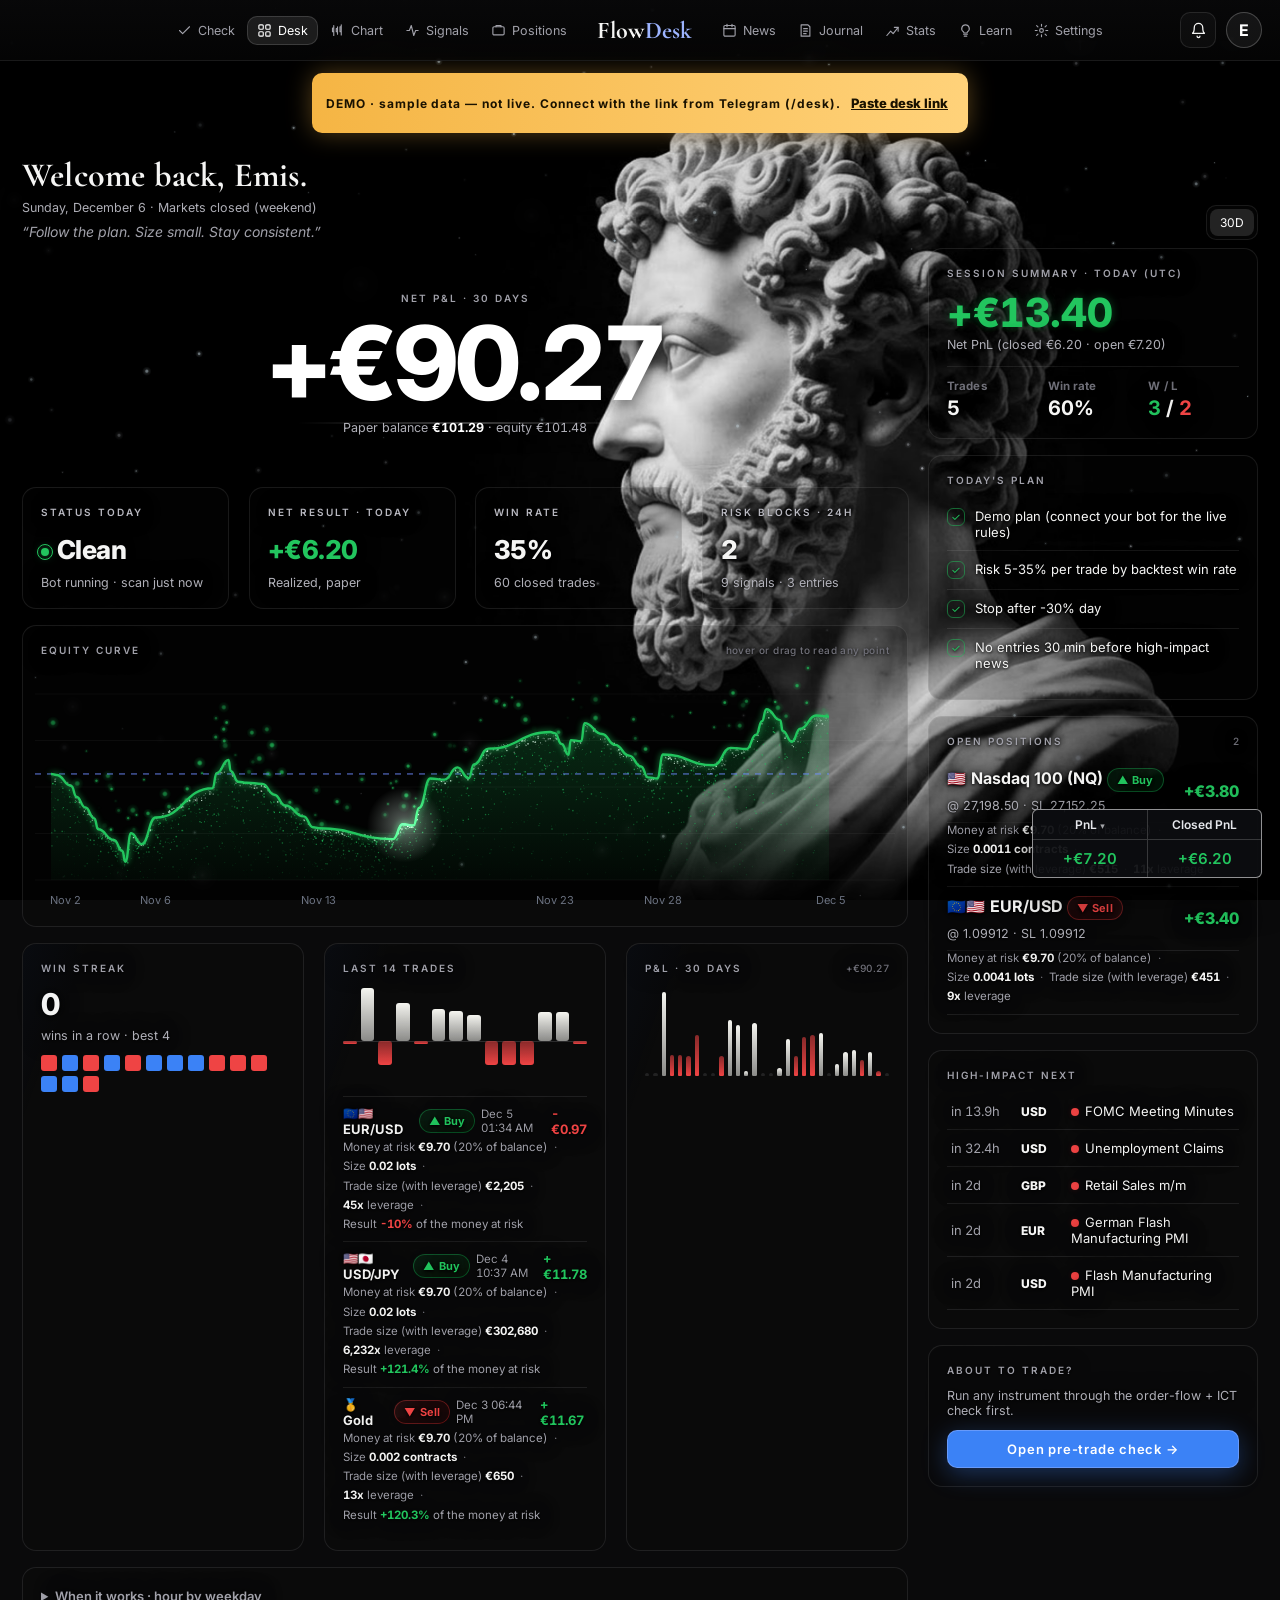
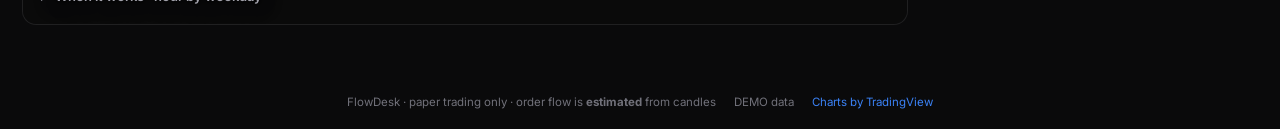
==== docs/index.html @ 922e8ee3 "Risk: tiers 35/15/12/10/5% (7% low sample), open-risk cap 60%, same-direction cap 45% + max 2 same-w" ====
<!doctype html>
<html lang="en">
<head>
<meta charset="utf-8">
<meta name="viewport" content="width=device-width, initial-scale=1, viewport-fit=cover">
<meta name="theme-color" content="#050607">
<meta name="apple-mobile-web-app-capable" content="yes">
<meta name="apple-mobile-web-app-status-bar-style" content="black-translucent">
<title>FlowDesk · Paper trading desk</title>
<link rel="icon" href="assets/logo.svg" type="image/svg+xml">
<link rel="apple-touch-icon" sizes="180x180" href="assets/icons/apple-touch-icon.png">
<link rel="icon" type="image/png" sizes="192x192" href="assets/icons/icon-192.png">
<link rel="manifest" href="manifest.webmanifest">
<meta name="fd-version" content="851f03e9eb4b">
<meta name="mobile-web-app-capable" content="yes">
<meta name="apple-mobile-web-app-title" content="FlowDesk">
<meta name="application-name" content="FlowDesk">
<meta name="format-detection" content="telephone=no">
<link rel="preconnect" href="https://fonts.googleapis.com"><link rel="preconnect" href="https://fonts.gstatic.com" crossorigin>
<link href="https://fonts.googleapis.com/css2?family=Inter:wght@400;500;600;700;800&family=Cormorant+Garamond:wght@500;600;700&family=Playfair+Display:ital,wght@0,600;0,700;1,600&family=JetBrains+Mono:wght@500;600&display=swap" rel="stylesheet">
<link rel="stylesheet" href="css/style.css?v=851f03e9eb4b">
</head>
<body>
<div id="splash">
  <div class="splash-inner">
    <img src="assets/logo.svg" alt="" class="splash-logo">
    <div class="splash-name"><span>Flow</span><em>Desk</em></div>
    <div class="splash-tag">Read the flow. Trade the plan.</div>
    <div class="splash-bar"><i></i></div>
  </div>
</div>

<div id="bg"><div class="bg-img" id="bgImg"></div><canvas id="bgArt"></canvas><div class="bg-shade"></div></div>
<canvas id="fx"></canvas>

<header class="top">
  <a class="brand" href="#" data-tab="dashboard"><img src="assets/logo.svg" alt=""><span class="brand-name"><span>Flow</span><em>Desk</em></span></a>
  <nav class="tabs" id="tabs" aria-label="Sections">
    <button data-tab="check"><svg viewBox="0 0 24 24"><path d="M4 12l5 5L20 6"/></svg><span class="tl">Check</span><span class="ts">Check</span></button>
    <button data-tab="dashboard"><svg viewBox="0 0 24 24"><rect x="3" y="3" width="7" height="7" rx="1.5"/><rect x="14" y="3" width="7" height="7" rx="1.5"/><rect x="3" y="14" width="7" height="7" rx="1.5"/><rect x="14" y="14" width="7" height="7" rx="1.5"/></svg><span class="tl">Dashboard</span><span class="ts">Desk</span></button>
    <button data-tab="chart"><svg viewBox="0 0 24 24"><path d="M6 4v16M6 8h-2v6h2M12 6v12M12 9h-2v5h2M18 3v16M18 6h-2v8h2"/></svg><span class="tl">Live chart</span><span class="ts">Chart</span></button>
    <button data-tab="signals"><svg viewBox="0 0 24 24"><path d="M3 12h4l3-8 4 16 3-8h4"/></svg><span class="tl">Signals</span><span class="ts">Signals</span></button>
    <button data-tab="positions"><svg viewBox="0 0 24 24"><rect x="3" y="6" width="18" height="13" rx="2"/><path d="M8 6V4h8v2"/></svg><span class="tl">Positions</span><span class="ts">Positions</span></button>
    <button data-tab="news"><svg viewBox="0 0 24 24"><rect x="3" y="4" width="18" height="17" rx="2"/><path d="M3 9h18M8 2v4M16 2v4"/></svg><span class="tl">News &amp; Calendar</span><span class="ts">News</span></button>
    <button data-tab="journal"><svg viewBox="0 0 24 24"><path d="M5 3h11l3 3v15H5z"/><path d="M9 9h6M9 13h6M9 17h4"/></svg><span class="tl">Journal</span><span class="ts">Journal</span></button>
    <button data-tab="performance"><svg viewBox="0 0 24 24"><path d="M3 20l6-7 4 4 8-10"/><path d="M15 7h6v6"/></svg><span class="tl">Performance</span><span class="ts">Stats</span></button>
    <button data-tab="learning"><svg viewBox="0 0 24 24"><path d="M9 18h6M10 21h4"/><path d="M12 3a6 6 0 0 0-3.5 10.9c.6.5 1 1.2 1 2V16h5v-.1c0-.8.4-1.5 1-2A6 6 0 0 0 12 3z"/></svg><span class="tl">Learning</span><span class="ts">Learn</span></button>
    <button data-tab="settings"><svg viewBox="0 0 24 24"><circle cx="12" cy="12" r="3"/><path d="M12 2v3M12 19v3M4.2 4.2l2.1 2.1M17.7 17.7l2.1 2.1M2 12h3M19 12h3M4.2 19.8l2.1-2.1M17.7 6.3l2.1-2.1"/></svg><span class="tl">Settings</span><span class="ts">Settings</span></button>
  </nav>
  <div class="top-right">
    <span class="paper-badge" title="Paper trading only - no real orders">PAPER</span>
    <button class="icon-btn" id="bellBtn" title="Upcoming events"><svg viewBox="0 0 24 24"><path d="M6 8a6 6 0 1112 0c0 7 3 8 3 8H3s3-1 3-8"/><path d="M10 20a2 2 0 004 0"/></svg><i class="dot" id="bellDot" hidden></i></button>
    <button class="avatar" id="avatarBtn" title="Settings">E</button>
  </div>
</header>

<div id="demoBanner" class="demo-banner" hidden>DEMO · sample data — not live. Connect with the link from Telegram (/desk). <button id="unlockOpen" class="link-btn">Paste desk link</button></div>

<div id="unlock" class="unlock" hidden role="dialog" aria-modal="true" aria-labelledby="ulTitle">
  <div class="unlock-card">
    <img src="assets/logo.svg" alt="" class="unlock-logo">
    <h2 id="ulTitle">Paste your desk link</h2>
    <p>Send <b>/desk</b> to @Tradingflowprinting_bot in Telegram, copy the whole reply and paste it here. You only do this <b>once</b>: it stays saved on this device, and the desk follows the server by itself when its address changes.</p>
    <p class="ul-ios">iPhone: the home-screen app keeps its own storage, separate from Safari - paste the link here inside the home-screen app once.</p>
    <textarea id="ulText" rows="4" placeholder="Desk: https://emiiss67.github.io/Flow-desk/#api=…&amp;key=…" autocapitalize="off" autocomplete="off" autocorrect="off" spellcheck="false"></textarea>
    <div id="ulErr" class="unlock-err" hidden></div>
    <div class="unlock-actions">
      <button id="ulPaste" class="btn">Paste from clipboard</button>
      <button id="ulGo" class="check-btn unlock-go">Unlock desk</button>
    </div>
    <button id="ulDemo" class="link-btn">Look around in demo mode</button>
  </div>
</div>
<div id="connBanner" class="conn-banner" hidden></div>

<main id="view" class="view"></main>

<div id="pnlw" class="pnlw" hidden aria-live="polite"><div class="pnlw-h"><span>PnL <i>▾</i></span><span>Closed PnL</span></div><div class="pnlw-v"><b id="pnlwOpen" class="num flat">€0.00</b><b id="pnlwClosed" class="num flat">€0.00</b></div></div>

<div id="toast" class="toast" hidden></div>

<footer class="foot">
  <span>FlowDesk · paper trading only · order flow is <b>estimated</b> from candles</span>
  <span id="footSrc"></span>
  <a href="https://www.tradingview.com/" target="_blank" rel="noopener">Charts by TradingView</a>
</footer>

<script src="js/lightweight-charts.js?v=851f03e9eb4b"></script>
<script src="js/util.js?v=851f03e9eb4b"></script>
<script src="js/demo.js?v=851f03e9eb4b"></script>
<script src="js/api.js?v=851f03e9eb4b"></script>
<script src="js/fx.js?v=851f03e9eb4b"></script>
<script src="js/anim.js?v=851f03e9eb4b"></script>
<script src="js/charts.js?v=851f03e9eb4b"></script>
<script src="js/views.js?v=851f03e9eb4b"></script>
<script src="js/app.js?v=851f03e9eb4b"></script>
<script src="js/update.js?v=851f03e9eb4b"></script>
</body>
</html>
---- docs/css/style.css ----
:root{
  --bg:#050607; --g-rgb:0,255,102; --r-rgb:239,68,68; --c-rgb:0,212,255; --panel-rgb:16,17,22; --panel-a:.42; --gk:1;
  --panel:rgba(var(--panel-rgb),var(--panel-a)); --panel-2:rgba(var(--panel-rgb),calc(var(--panel-a) + .2)); --panel-solid:#111216;
  --line:rgba(255,255,255,.06); --line-2:rgba(255,255,255,.1); --track:rgba(255,255,255,.08); --hi:#fff;
  --text:#F4F5F7; --muted:#9CA3AF; --dim:#6B7280;
  --green:rgb(var(--g-rgb)); --green-2:#22C55E; --red:rgb(var(--r-rgb)); --cyan:rgb(var(--c-rgb)); --blue:#6E8BFF; --amber:#F5B544;
  --glow-g:0 0 calc(18px * var(--gk)) rgba(var(--g-rgb),calc(.45 * min(1.6, var(--gk)))); --glow-r:0 0 calc(18px * var(--gk)) rgba(var(--r-rgb),calc(.45 * min(1.6, var(--gk)))); --glow-c:0 0 calc(16px * var(--gk)) rgba(var(--c-rgb),calc(.5 * min(1.6, var(--gk))));
  --radius:16px; --blur:14px;
  --serif:"Playfair Display", Georgia, serif; --sans:Inter, system-ui, -apple-system, "Segoe UI", sans-serif;
  --mono:"JetBrains Mono", ui-monospace, monospace;
  --safe-top:env(safe-area-inset-top,0px); --safe-bot:env(safe-area-inset-bottom,0px);
}
*{box-sizing:border-box}
html,body{margin:0;background:var(--bg);color:var(--text);font-family:var(--sans);-webkit-font-smoothing:antialiased;min-height:100%}
body{overflow-x:hidden}
button{font:inherit;color:inherit;cursor:pointer;border:0;background:none}
input,select{font:inherit;color:var(--text)}
a{color:var(--cyan);text-decoration:none}
svg{display:block}
.num{font-variant-numeric:tabular-nums}
.mono{font-family:var(--mono)}
.g{color:var(--green)} .r{color:var(--red)} .c{color:var(--cyan)} .m{color:var(--muted)} .a{color:var(--amber)}
.glow-g{color:var(--green);text-shadow:var(--glow-g)} .glow-r{color:var(--red);text-shadow:var(--glow-r)}

/* ---------- background ---------- */
#bg{position:fixed;inset:0;z-index:0;overflow:hidden;background:#030405}
.bg-img{position:absolute;inset:-4%;background-size:cover;background-position:60% 40%;opacity:0;transition:opacity 1.4s ease, translate .9s cubic-bezier(.2,.7,.2,1);
  translate:var(--px,0) var(--py,0);will-change:transform,opacity}
.bg-img.tinted{filter:var(--bg-filter,none)}
.bg-img.on{opacity:1;animation:kenburns 46s ease-in-out infinite alternate}
@keyframes kenburns{0%{transform:scale(1.02) translate3d(0,0,0)}50%{transform:scale(1.07) translate3d(-1.2%,-.6%,0)}100%{transform:scale(1.11) translate3d(.8%,-1.4%,0)}}
#bgArt{position:absolute;inset:0;width:100%;height:100%;opacity:0;transition:opacity 1.2s}
#bgArt.on{opacity:1}
.bg-shade{position:absolute;inset:0;background:
  radial-gradient(1400px 900px at 60% 35%, rgba(0,0,0,0), rgba(0,0,0,.5) 75%),
  linear-gradient(180deg, rgba(3,4,5,.25) 0%, rgba(3,4,5,.05) 30%, rgba(3,4,5,.55) 100%)}
#fx{position:fixed;inset:0;z-index:1;pointer-events:none}

/* ---------- splash ---------- */
#splash{position:fixed;inset:0;z-index:100;background:radial-gradient(800px 500px at 50% 45%,#0b1510,#030405 70%);display:grid;place-items:center;transition:opacity .7s ease, visibility .7s}
#splash.hide{opacity:0;visibility:hidden}
.splash-inner{text-align:center;animation:rise 1s ease both}
.splash-logo{width:84px;height:84px;filter:drop-shadow(0 0 calc(22px * var(--gk)) rgba(var(--g-rgb),calc(.45 * min(1.6, var(--gk)))));animation:pulse 2.2s ease-in-out infinite}
.splash-name{font-family:var(--serif);font-size:44px;margin-top:14px;letter-spacing:.5px}
.splash-name em,.brand-name em{font-style:italic;background:linear-gradient(90deg,var(--cyan),var(--green));-webkit-background-clip:text;background-clip:text;color:transparent}
.splash-tag{color:var(--muted);letter-spacing:.32em;text-transform:uppercase;font-size:11px;margin-top:10px}
.splash-bar{width:180px;height:2px;background:rgba(255,255,255,.08);margin:26px auto 0;border-radius:2px;overflow:hidden}
.splash-bar i{display:block;height:100%;width:40%;background:linear-gradient(90deg,transparent,var(--green),transparent);animation:load 1.1s ease-in-out infinite}
@keyframes load{0%{transform:translateX(-100%)}100%{transform:translateX(260%)}}
@keyframes pulse{50%{filter:drop-shadow(0 0 calc(34px * var(--gk)) rgba(var(--g-rgb),calc(.7 * min(1.6, var(--gk)))))}}
@keyframes rise{from{opacity:0;transform:translateY(12px)}to{opacity:1;transform:none}}

/* ---------- top bar ---------- */
.top{position:sticky;top:0;z-index:20;display:grid;grid-template-columns:auto 1fr auto;align-items:center;gap:18px;
  padding:calc(12px + var(--safe-top)) 22px 12px;background:linear-gradient(180deg,rgba(5,6,7,.72),rgba(5,6,7,.35));
  backdrop-filter:blur(12px);-webkit-backdrop-filter:blur(12px);border-bottom:1px solid var(--line)}
.brand{display:flex;align-items:center;gap:10px;color:var(--text)}
.brand img{width:30px;height:30px;filter:drop-shadow(0 0 calc(10px * var(--gk)) rgba(var(--g-rgb),calc(.35 * min(1.6, var(--gk)))))}
.brand-name{font-family:var(--serif);font-size:22px;font-weight:700;letter-spacing:.2px}
.tabs{display:flex;justify-content:center;gap:4px;overflow-x:auto;scrollbar-width:none;-webkit-overflow-scrolling:touch;
  padding:4px;margin:0 auto;max-width:100%;background:rgba(255,255,255,.025);border:1px solid var(--line);border-radius:14px}
.tabs::-webkit-scrollbar{display:none}
.tabs button{display:flex;align-items:center;gap:7px;padding:8px 12px;border-radius:10px;font-size:13px;color:var(--muted);white-space:nowrap;transition:all .2s}
.tabs button svg{width:15px;height:15px;stroke:currentColor;fill:none;stroke-width:1.8;stroke-linecap:round;stroke-linejoin:round}
.tabs button:hover{color:var(--text);background:rgba(255,255,255,.04)}
.tabs button.on{color:var(--text);background:rgba(255,255,255,.08);box-shadow:inset 0 0 0 1px var(--line-2)}
.top-right{display:flex;align-items:center;gap:10px}
.paper-badge{font-size:10.5px;font-weight:800;letter-spacing:.18em;padding:5px 9px;border-radius:8px;color:var(--amber);
  border:1px solid rgba(245,181,68,.45);background:rgba(245,181,68,.08);box-shadow:0 0 14px rgba(245,181,68,.15)}
.icon-btn{position:relative;width:36px;height:36px;border-radius:10px;display:grid;place-items:center;border:1px solid var(--line);background:rgba(255,255,255,.03)}
.icon-btn svg{width:17px;height:17px;stroke:var(--text);fill:none;stroke-width:1.8;stroke-linecap:round}
.icon-btn .dot{position:absolute;top:7px;right:8px;width:7px;height:7px;border-radius:50%;background:var(--red);box-shadow:var(--glow-r)}
.avatar{width:36px;height:36px;border-radius:50%;font-weight:700;background:linear-gradient(135deg,#1d2a22,#0f1714);border:1px solid rgba(var(--g-rgb),.35);color:var(--green)}

.demo-banner{position:relative;z-index:15;margin:12px auto 0;width:fit-content;max-width:calc(100% - 24px);text-align:center;
  font-size:12px;font-weight:700;letter-spacing:.08em;color:#1a1200;background:linear-gradient(90deg,#F5B544,#FFD27A);padding:8px 14px;border-radius:10px;box-shadow:0 0 24px rgba(245,181,68,.35)}
.conn-banner{position:relative;z-index:15;margin:12px auto 0;width:fit-content;max-width:calc(100% - 24px);font-size:12.5px;color:#fff;background:rgba(var(--r-rgb),.18);border:1px solid rgba(var(--r-rgb),.4);padding:8px 14px;border-radius:10px}

/* ---------- layout ---------- */
.view{position:relative;z-index:5;max-width:1480px;margin:0 auto;padding:22px 22px 70px;min-height:calc(100vh - 140px)}
.view.enter{animation:viewIn .55s cubic-bezier(.2,.7,.2,1) both}
@keyframes viewIn{from{opacity:0;transform:translateY(14px) scale(.992);filter:blur(6px)}to{opacity:1;transform:none;filter:none}}
.page-title{font-family:var(--serif);font-size:34px;font-weight:700;margin:4px 0 4px}
.page-sub{color:var(--muted);font-size:13px;margin-bottom:20px}
.grid{display:grid;gap:16px}
.cols-main{grid-template-columns:minmax(0,1fr) 330px}
.cols-2{grid-template-columns:repeat(2,minmax(0,1fr))}
.cols-3{grid-template-columns:repeat(3,minmax(0,1fr))}
.cols-4{grid-template-columns:repeat(4,minmax(0,1fr))}
.check-layout{grid-template-columns:360px minmax(0,1fr)}

.panel{position:relative;background:var(--panel);border:1px solid var(--line);border-radius:var(--radius);padding:18px;
  backdrop-filter:blur(var(--blur)) saturate(120%);-webkit-backdrop-filter:blur(var(--blur)) saturate(120%);
  box-shadow:0 10px 40px rgba(0,0,0,.35), inset 0 1px 0 rgba(255,255,255,.03)}
.panel.glass-lite{background:rgba(var(--panel-rgb),calc(var(--panel-a) * .8))}
.panel.tight{padding:14px}
.panel h3,.label{margin:0 0 12px;font-size:10.5px;font-weight:700;letter-spacing:.16em;text-transform:uppercase;color:var(--muted)}
.panel h3 .right{float:right;letter-spacing:.06em;text-transform:none;font-weight:500;color:var(--dim)}
.big{font-size:30px;font-weight:800;letter-spacing:-.02em}
.huge{font-size:clamp(54px,8vw,104px);font-weight:800;letter-spacing:-.04em;line-height:1}
.sub{color:var(--muted);font-size:12.5px;margin-top:6px}
.hero{text-align:center;padding:26px 10px 8px}
.hero .label{margin-bottom:8px}
.hero .huge{position:relative;display:inline-block}
.hero .huge::after{content:"";position:absolute;left:8%;right:8%;bottom:-10px;height:2px;background:linear-gradient(90deg,transparent,currentColor,transparent);opacity:.5}
.greet{display:flex;justify-content:space-between;align-items:flex-end;gap:12px;flex-wrap:wrap}
.greet h1{font-family:var(--serif);font-size:30px;margin:0}
.greet .sub{margin-top:4px}

.stat{display:flex;flex-direction:column;gap:4px;min-height:96px}
.stat .v{font-size:26px;font-weight:800;letter-spacing:-.02em}
.dot-live{display:inline-block;width:8px;height:8px;border-radius:50%;background:var(--green);box-shadow:var(--glow-g);margin-right:8px;vertical-align:middle;animation:blink 2s infinite}
.dot-live.off{background:var(--red);box-shadow:var(--glow-r)} .dot-live.pause{background:var(--amber);box-shadow:0 0 14px rgba(245,181,68,.5)}
@keyframes blink{50%{opacity:.45}}

.streak{display:flex;gap:6px;align-items:flex-end;margin:12px 0 6px;flex-wrap:wrap}
.streak i{width:14px;height:6px;border-radius:4px;background:rgba(255,255,255,.08)}
.streak i.w{background:var(--green);box-shadow:var(--glow-g)} .streak i.l{background:var(--red);box-shadow:var(--glow-r)}
.bars{display:flex;align-items:flex-end;gap:4px;height:90px;padding-top:6px}
.bars .b{flex:1;border-radius:4px 4px 2px 2px;min-height:2px;position:relative;transition:height .6s cubic-bezier(.2,.7,.2,1)}
.bars .b.p{background:linear-gradient(180deg,var(--green),rgba(var(--g-rgb),.15));box-shadow:0 0 calc(10px * var(--gk)) rgba(var(--g-rgb),calc(.25 * min(1.6, var(--gk))))}
.bars .b.n{background:linear-gradient(0deg,var(--red),rgba(var(--r-rgb),.15));box-shadow:0 0 calc(10px * var(--gk)) rgba(var(--r-rgb),calc(.25 * min(1.6, var(--gk))))}
.bars .b.z{background:rgba(255,255,255,.06)}
.bars-mid{position:relative;height:110px}
.bars-mid .axis{position:absolute;left:0;right:0;top:50%;height:1px;background:var(--line-2)}
.bars-mid .cols{position:absolute;inset:0;display:flex;gap:4px}
.bars-mid .col{flex:1;position:relative;height:100%}
.bars-mid .col i{position:absolute;left:0;right:0;border-radius:3px}
.bars-mid .col i.p{bottom:50%;background:linear-gradient(180deg,var(--green),rgba(var(--g-rgb),.2));box-shadow:0 0 calc(10px * var(--gk)) rgba(var(--g-rgb),calc(.35 * min(1.6, var(--gk))))}
.bars-mid .col i.n{top:50%;background:linear-gradient(0deg,var(--red),rgba(var(--r-rgb),.2));box-shadow:0 0 calc(10px * var(--gk)) rgba(var(--r-rgb),calc(.35 * min(1.6, var(--gk))))}

.heat{display:grid;grid-template-columns:44px repeat(24,minmax(0,1fr));gap:3px;font-size:10px;color:var(--dim)}
.heat .h{text-align:center} .heat .d{align-self:center;color:var(--muted);font-weight:600}
.heat .cell{aspect-ratio:1.5/1;border-radius:4px;background:rgba(255,255,255,.04)}
.heat .cell.p{background:rgba(var(--g-rgb),.55);box-shadow:0 0 calc(8px * var(--gk)) rgba(var(--g-rgb),calc(.35 * min(1.6, var(--gk))))} .heat .cell.p2{background:rgba(var(--g-rgb),.25)}
.heat .cell.n{background:rgba(var(--r-rgb),.6);box-shadow:0 0 calc(8px * var(--gk)) rgba(var(--r-rgb),calc(.35 * min(1.6, var(--gk))))} .heat .cell.n2{background:rgba(var(--r-rgb),.28)}

.plan li{list-style:none;display:flex;gap:10px;align-items:flex-start;padding:10px 0;border-bottom:1px solid var(--line);font-size:13px}
.plan{margin:0;padding:0} .plan li:last-child{border:0}
.plan .ck{flex:none;width:18px;height:18px;border-radius:6px;border:1px solid rgba(var(--g-rgb),.5);display:grid;place-items:center;color:var(--green);font-size:11px;box-shadow:0 0 calc(10px * var(--gk)) rgba(var(--g-rgb),calc(.2 * min(1.6, var(--gk))))}

.pill{display:inline-flex;align-items:center;gap:5px;font-size:11px;font-weight:700;letter-spacing:.06em;padding:4px 9px;border-radius:999px;white-space:nowrap}
.pill.long{color:var(--green);background:rgba(var(--g-rgb),.1);border:1px solid rgba(var(--g-rgb),.35);box-shadow:0 0 calc(12px * var(--gk)) rgba(var(--g-rgb),calc(.15 * min(1.6, var(--gk))))}
.pill.short{color:var(--red);background:rgba(var(--r-rgb),.1);border:1px solid rgba(var(--r-rgb),.35);box-shadow:0 0 calc(12px * var(--gk)) rgba(var(--r-rgb),calc(.15 * min(1.6, var(--gk))))}
.pill.none{color:var(--muted);background:rgba(255,255,255,.05);border:1px solid var(--line-2)}
.tag{display:inline-block;font-size:11px;color:#C9CDD4;background:rgba(255,255,255,.06);border:1px solid var(--line);padding:3px 8px;border-radius:999px;margin:2px 4px 2px 0}
.badge-ok{display:inline-block;font-size:10.5px;font-weight:800;letter-spacing:.12em;padding:4px 8px;border-radius:6px;color:var(--green);border:1px solid rgba(var(--g-rgb),.5);background:rgba(var(--g-rgb),.08)}
.badge-bad{display:inline-block;font-size:10.5px;font-weight:800;letter-spacing:.12em;padding:4px 8px;border-radius:6px;color:var(--red);border:1px solid rgba(var(--r-rgb),.5);background:rgba(var(--r-rgb),.08)}
.est{display:inline-block;font-size:10px;font-weight:700;letter-spacing:.12em;text-transform:uppercase;padding:3px 7px;border-radius:6px;color:var(--cyan);border:1px dashed rgba(var(--c-rgb),.5)}

/* ---------- tables / rows ---------- */
.rows{display:flex;flex-direction:column}
.row{display:grid;grid-template-columns:120px 90px 1fr 110px 110px;gap:12px;align-items:center;padding:12px 6px;border-bottom:1px solid var(--line);font-size:13px}
.row:last-child{border-bottom:0}
.row .sym{font-weight:700}
.row.head{font-size:10.5px;color:var(--dim);text-transform:uppercase;letter-spacing:.14em;font-weight:700;padding-top:0}
.row .tags{overflow:hidden;white-space:nowrap;text-overflow:ellipsis}
.row .r-right{text-align:right}
.filters{display:flex;gap:8px;flex-wrap:wrap;margin-bottom:12px}
.chip{padding:7px 12px;border-radius:999px;font-size:12px;color:var(--muted);border:1px solid var(--line-2);background:rgba(255,255,255,.03);transition:.2s}
.chip.on,.chip:hover{color:var(--text);border-color:rgba(var(--c-rgb),.45);background:rgba(var(--c-rgb),.08)}
.seg{display:inline-flex;padding:3px;border-radius:10px;background:rgba(255,255,255,.04);border:1px solid var(--line)}
.seg button{padding:6px 10px;border-radius:8px;font-size:12px;color:var(--muted)} .seg button.on{background:rgba(255,255,255,.1);color:var(--text)}

/* ---------- check tab ---------- */
.search{display:flex;align-items:center;gap:8px;padding:0 12px;height:44px;border-radius:12px;background:rgba(0,0,0,.35);border:1px solid var(--line-2)}
.search svg{width:16px;height:16px;stroke:var(--muted);fill:none;stroke-width:2}
.search input{flex:1;background:none;border:0;outline:none;font-size:14px;min-width:0}
.inst-list{max-height:330px;overflow:auto;margin:10px -6px 0;padding:0 6px;scrollbar-width:thin}
.inst{display:flex;justify-content:space-between;align-items:center;padding:10px 10px;border-radius:10px;cursor:pointer;font-size:13px;transition:.15s}
.inst:hover{background:rgba(255,255,255,.05)} .inst.on{background:rgba(var(--g-rgb),.08);box-shadow:inset 0 0 0 calc(1px * var(--gk)) rgba(var(--g-rgb),calc(.3 * min(1.6, var(--gk))))}
.inst b{font-weight:700} .inst span{color:var(--muted);font-size:12px;text-align:right}
.check-btn{width:100%;height:56px;margin-top:14px;border-radius:14px;font-size:16px;font-weight:800;letter-spacing:.14em;text-transform:uppercase;color:#02140a;
  background:linear-gradient(135deg,var(--green),var(--cyan));box-shadow:0 0 calc(30px * var(--gk)) rgba(var(--g-rgb),calc(.35 * min(1.6, var(--gk)))), inset 0 1px 0 rgba(255,255,255,.4);transition:transform .15s, box-shadow .3s}
.check-btn:hover{box-shadow:0 0 calc(46px * var(--gk)) rgba(var(--g-rgb),calc(.55 * min(1.6, var(--gk))))} .check-btn:active{transform:scale(.985)}
.check-btn[disabled]{opacity:.6;cursor:wait}
.check-btn .spin{display:inline-block;width:16px;height:16px;border:2px solid rgba(2,20,10,.3);border-top-color:#02140a;border-radius:50%;animation:spin .8s linear infinite;vertical-align:-3px;margin-right:8px}
@keyframes spin{to{transform:rotate(360deg)}}
.selected-inst{display:flex;justify-content:space-between;align-items:center;margin-top:14px;padding:12px;border-radius:12px;background:rgba(255,255,255,.03);border:1px solid var(--line)}
.selected-inst .n{font-weight:800;font-size:17px}
.verdict{display:flex;align-items:center;gap:22px;flex-wrap:wrap}
.verdict .call{font-size:58px;font-weight:900;letter-spacing:-.02em;line-height:1}
.verdict .call.long{color:var(--green);text-shadow:0 0 calc(28px * var(--gk)) rgba(var(--g-rgb),calc(.55 * min(1.6, var(--gk))))}
.verdict .call.short{color:var(--red);text-shadow:0 0 calc(28px * var(--gk)) rgba(var(--r-rgb),calc(.55 * min(1.6, var(--gk))))}
.verdict .call.none{color:#D1D5DB;font-size:44px}
.gauge{position:relative;width:132px;height:76px;margin-bottom:16px}
.gauge svg{width:132px;height:76px}
.gauge .gv{position:absolute;left:0;right:0;bottom:0;text-align:center;font-size:22px;font-weight:800}
.gauge .gl{position:absolute;left:0;right:0;bottom:-16px;text-align:center;font-size:10px;color:var(--muted);letter-spacing:.14em;text-transform:uppercase}
.levels{display:grid;grid-template-columns:repeat(5,minmax(0,1fr));gap:10px;margin-top:18px}
.lv{padding:12px;border-radius:12px;background:rgba(0,0,0,.28);border:1px solid var(--line)}
.lv .k{font-size:10px;letter-spacing:.16em;text-transform:uppercase;color:var(--muted);font-weight:700}
.lv .v{font-size:18px;font-weight:800;margin-top:6px;font-family:var(--mono)}
.lv.sl{border-color:rgba(var(--r-rgb),.35)} .lv.sl .v{color:var(--red)}
.lv.tp{border-color:rgba(var(--g-rgb),.3)} .lv.tp .v{color:var(--green)}
.lv.en .v{color:var(--cyan)}
.reasons{margin:0;padding:0}
.reasons li{list-style:none;display:flex;gap:10px;align-items:flex-start;padding:9px 0;border-bottom:1px solid var(--line);font-size:13.5px;line-height:1.45}
.reasons li:last-child{border:0}
.reasons .pt{flex:none;font-family:var(--mono);font-size:11px;color:var(--green);background:rgba(var(--g-rgb),.08);border-radius:6px;padding:2px 6px;margin-top:1px}
.reasons.against .pt{color:var(--red);background:rgba(var(--r-rgb),.08)}
.warn{display:flex;gap:10px;align-items:center;padding:10px 12px;margin-top:8px;border-radius:12px;background:rgba(245,181,68,.08);border:1px solid rgba(245,181,68,.3);font-size:13px}
.warn.block{background:rgba(var(--r-rgb),.1);border-color:rgba(var(--r-rgb),.4)}
.empty{display:grid;place-items:center;text-align:center;min-height:260px;color:var(--muted)}
.empty .big-ic{font-size:44px;margin-bottom:10px;filter:drop-shadow(0 0 calc(16px * var(--gk)) rgba(var(--c-rgb),calc(.4 * min(1.6, var(--gk)))))}
.chart-box{position:relative;height:420px;border-radius:12px;overflow:hidden}
.chart-box.tall{height:560px}
.chart-box canvas.ov{position:absolute;inset:0;pointer-events:none;z-index:3}
.legend{display:flex;gap:14px;flex-wrap:wrap;font-size:11.5px;color:var(--muted);margin-top:10px}
.legend i{display:inline-block;width:12px;height:8px;border-radius:2px;margin-right:6px;vertical-align:0}
.toggles{display:flex;gap:6px;flex-wrap:wrap}

/* ---------- performance ---------- */
.perf-hero{position:relative;height:430px;padding:0;overflow:hidden}
.perf-hero canvas{position:absolute;inset:0;width:100%;height:100%}
.perf-hero .ph-top{position:absolute;left:18px;top:16px;right:18px;display:flex;justify-content:space-between;align-items:flex-start;z-index:2;gap:10px;flex-wrap:wrap}
.gap-line{font-size:12.5px;color:var(--muted)}
.gap-line b{color:var(--green)}

/* ---------- news ---------- */
.news-item{display:block;padding:12px 4px;border-bottom:1px solid var(--line);color:var(--text)}
.news-item:hover .t{color:#fff;text-shadow:0 0 calc(12px * var(--gk)) rgba(var(--c-rgb),calc(.35 * min(1.6, var(--gk))))}
.news-item .t{font-size:13.5px;line-height:1.45;font-weight:500}
.news-item .meta{font-size:11.5px;color:var(--dim);margin-top:5px;display:flex;gap:8px;flex-wrap:wrap;align-items:center}
.ev{display:grid;grid-template-columns:86px 46px 1fr 70px;gap:10px;align-items:center;padding:10px 4px;border-bottom:1px solid var(--line);font-size:13px}
.ev .imp{width:9px;height:9px;border-radius:50%;display:inline-block;margin-right:6px}
.imp.High{background:var(--red);box-shadow:var(--glow-r)} .imp.Medium{background:var(--amber)} .imp.Low{background:#4B5563}
.ev.past{opacity:.45}
.ev .ccy{font-weight:800;font-size:12px}
.day-h{font-size:11px;letter-spacing:.16em;text-transform:uppercase;color:var(--muted);margin:16px 0 4px;font-weight:700}

/* ---------- positions ---------- */
.pos{display:grid;grid-template-columns:1.2fr repeat(5,minmax(0,1fr));gap:10px;align-items:center;padding:14px 6px;border-bottom:1px solid var(--line);font-size:13px}
.pos .k{font-size:10px;color:var(--dim);text-transform:uppercase;letter-spacing:.14em;display:block;margin-bottom:3px}

/* ---------- settings ---------- */
.bg-opts{display:grid;grid-template-columns:repeat(auto-fill,minmax(150px,1fr));gap:12px}
.bg-opt{height:92px;border-radius:12px;border:1px solid var(--line-2);background-size:cover;background-position:70% 30%;position:relative;overflow:hidden;cursor:pointer}
.bg-opt span{position:absolute;left:8px;bottom:6px;font-size:11.5px;font-weight:600;text-shadow:0 1px 4px #000}
.bg-opt.on{box-shadow:0 0 0 2px var(--green), 0 0 calc(20px * var(--gk)) rgba(var(--g-rgb),calc(.35 * min(1.6, var(--gk))))}
.bg-opt canvas{width:100%;height:100%}
.set-row{display:flex;justify-content:space-between;align-items:center;gap:12px;padding:12px 0;border-bottom:1px solid var(--line);font-size:13.5px}
.switch{width:44px;height:26px;border-radius:999px;background:rgba(255,255,255,.12);position:relative;transition:.2s;flex:none}
.switch::after{content:"";position:absolute;top:3px;left:3px;width:20px;height:20px;border-radius:50%;background:#fff;transition:.2s}
.switch.on{background:var(--green-2);box-shadow:0 0 calc(14px * var(--gk)) rgba(var(--g-rgb),calc(.4 * min(1.6, var(--gk))))} .switch.on::after{left:21px}
.txt{width:100%;height:42px;padding:0 12px;border-radius:10px;background:rgba(0,0,0,.35);border:1px solid var(--line-2);outline:none}
.btn{padding:10px 14px;border-radius:10px;font-size:13px;font-weight:600;border:1px solid var(--line-2);background:rgba(255,255,255,.05)}
.btn.pri{background:linear-gradient(135deg,rgba(var(--g-rgb),.2),rgba(var(--c-rgb),.2));border-color:rgba(var(--g-rgb),.4)}

.toast{position:fixed;left:50%;bottom:calc(24px + var(--safe-bot));transform:translateX(-50%);z-index:50;padding:10px 16px;border-radius:12px;background:rgba(20,22,26,.9);border:1px solid var(--line-2);font-size:13px;backdrop-filter:blur(10px)}
.foot{position:relative;z-index:5;display:flex;justify-content:center;gap:18px;flex-wrap:wrap;color:var(--dim);font-size:11.5px;padding:0 16px calc(20px + var(--safe-bot))}
.skeleton{background:linear-gradient(90deg,rgba(255,255,255,.03),rgba(255,255,255,.07),rgba(255,255,255,.03));background-size:200% 100%;animation:sk 1.3s infinite;border-radius:10px}
@keyframes sk{to{background-position:-200% 0}}
.unavail{color:var(--muted);font-size:13px;padding:18px 0;text-align:center}

/* ---------- responsive ---------- */
@media (max-width:1180px){
  .cols-main{grid-template-columns:1fr}
  .check-layout{grid-template-columns:320px minmax(0,1fr)}
  .levels{grid-template-columns:repeat(3,minmax(0,1fr))}
}
@media (max-width:860px){
  .top{grid-template-columns:auto auto;grid-template-areas:"brand right" "tabs tabs";gap:10px;padding:calc(10px + var(--safe-top)) 14px 10px}
  .brand{grid-area:brand} .top-right{grid-area:right;justify-self:end} .tabs{grid-area:tabs;justify-content:flex-start;width:100%}
  .view{padding:16px 12px 60px}
  .cols-2,.cols-3,.check-layout{grid-template-columns:1fr}
  .cols-4{grid-template-columns:repeat(2,minmax(0,1fr))}
  .levels{grid-template-columns:repeat(2,minmax(0,1fr))}
  .levels .lv.en{grid-column:1/-1}
  .inst-list{max-height:230px}
  .verdict .call{font-size:46px}
  .page-title{font-size:28px}
  .greet h1{font-size:25px}
  .chart-box{height:340px} .chart-box.tall{height:420px}
  .perf-hero{height:340px}
  .row{grid-template-columns:1fr auto;grid-template-areas:"a d" "b e" "c c";gap:6px 10px}
  .row>:nth-child(1){grid-area:a} .row>:nth-child(2){grid-area:b} .row>:nth-child(3){grid-area:c} .row>:nth-child(4){grid-area:d;text-align:right} .row>:nth-child(5){grid-area:e;text-align:right}
  .row.head{display:none}
  .pos{grid-template-columns:repeat(3,minmax(0,1fr))} .pos>:first-child{grid-column:1/-1}
  .ev{grid-template-columns:62px 40px 1fr 56px;font-size:12.5px}
  .heat{grid-template-columns:30px repeat(24,minmax(0,1fr));gap:2px;font-size:8px}
  .panel{padding:15px}
  .stat .v{font-size:22px}
  .brand-name{font-size:20px}
  .foot{font-size:10.5px;gap:8px}
}
@media (prefers-reduced-motion:reduce){*{animation:none!important;transition:none!important}}

.pal{display:grid;grid-template-columns:repeat(auto-fill,minmax(120px,1fr));gap:10px}
.pal button{padding:10px;border-radius:12px;border:1px solid var(--line-2);background:rgba(0,0,0,.3);text-align:left;font-size:12.5px;font-weight:600}
.pal button.on{box-shadow:0 0 0 2px var(--green)}
.pal .sw{display:flex;gap:4px;margin-bottom:8px}.pal .sw i{width:18px;height:18px;border-radius:50%}
input[type=color]{width:44px;height:30px;border:1px solid var(--line-2);border-radius:8px;background:none;padding:2px;cursor:pointer}
input[type=range]{accent-color:var(--green)}

/* historical win rate block */
.wr { margin-top: 16px; padding: 14px 16px; border-radius: 14px; border: 1px solid rgba(var(--c-rgb), .22); background: rgba(var(--c-rgb), .05); }
.wr-h { display: flex; justify-content: space-between; align-items: baseline; gap: 10px; flex-wrap: wrap; font-weight: 600; color: #fff; margin-bottom: 10px; font-size: 14px; }
.wr-grid { display: grid; grid-template-columns: repeat(5, minmax(0, 1fr)); gap: 12px; }
.wr-grid .k { font-size: 11px; letter-spacing: .08em; text-transform: uppercase; color: var(--dim); }
.wr-grid .v { font-size: 22px; font-weight: 700; margin: 2px 0; color: #fff; }
.wr-grid .v.g { color: var(--green); } .wr-grid .v.r { color: var(--red); } .wr-grid .v.a { color: #F5B544; }
.wr-grid .sub { margin: 0; font-size: 11px; }
@media (max-width: 860px) { .wr-grid { grid-template-columns: repeat(2, minmax(0, 1fr)); } .wr-grid > div:last-child { grid-column: 1 / -1; } }

/* ================= responsive / touch pass ================= */
.tabs .ts{display:none}
html{-webkit-text-size-adjust:100%;text-size-adjust:100%}
body{padding-left:env(safe-area-inset-left,0px);padding-right:env(safe-area-inset-right,0px)}
.view,.panel,.grid>*{min-width:0}
.page-title,.page-sub,.n,.sym,.t{overflow-wrap:anywhere}
.chart-box{touch-action:pan-y}            /* vertical swipe scrolls the page; horizontal drag + pinch go to the chart */
img,canvas,svg{max-width:100%}
@media (min-width:1600px){ .view{max-width:1640px} }
@media (max-width:1366px) and (min-width:861px){
  .top{gap:12px;padding-left:16px;padding-right:16px}
  .tabs button{padding:8px 9px;font-size:12.5px;gap:6px}
}
@media (max-width:1100px) and (min-width:861px){ .tabs button svg{display:none} .brand-name{display:none} }

/* phones + small tablets: one-handed bottom tab bar */
@media (max-width:860px){
  .top{grid-template-columns:1fr auto;grid-template-areas:"brand right";padding:calc(8px + var(--safe-top)) 14px 8px}
  .brand{min-height:44px}
  .tabs{position:fixed;left:0;right:0;bottom:0;z-index:40;margin:0;max-width:none;width:100%;border-radius:0;border:0;border-top:1px solid var(--line-2);
    justify-content:flex-start;gap:2px;padding:6px max(8px, env(safe-area-inset-right,0px)) calc(6px + var(--safe-bot)) max(8px, env(safe-area-inset-left,0px));
    background:rgba(6,7,9,.86);backdrop-filter:blur(16px);-webkit-backdrop-filter:blur(16px);scroll-snap-type:x proximity}
  .tabs button{flex:0 0 auto;flex-direction:column;gap:3px;min-width:68px;min-height:52px;padding:6px 8px;font-size:10.5px;font-weight:600;border-radius:12px;scroll-snap-align:center;justify-content:center}
  .tabs button svg{width:20px;height:20px}
  .tabs button.on{color:var(--green);background:rgba(var(--g-rgb),.08);box-shadow:inset 0 0 0 1px rgba(var(--g-rgb),.25)}
  .tabs .tl{display:none} .tabs .ts{display:inline}
  .view{padding:14px 12px calc(96px + var(--safe-bot))}
  .foot{padding-bottom:calc(84px + var(--safe-bot))}
  .toast{bottom:calc(84px + var(--safe-bot))!important}
  .icon-btn,.avatar{width:44px;height:44px}
  .paper-badge{padding:6px 8px}
  /* sticky Check button inside the instrument card */
  .check-btn{position:sticky;bottom:calc(76px + var(--safe-bot));z-index:6;box-shadow:0 10px 30px rgba(0,0,0,.55),0 0 26px rgba(var(--g-rgb),.35)}
  .inst-list{max-height:min(46vh,300px);overscroll-behavior:contain}
  .selected-inst{flex-wrap:wrap;gap:10px}
  .verdict{gap:14px}
  .check-layout #res .panel > div:first-child > div:last-child{text-align:left!important}
  .wr-h{font-size:13px}
}
@media (max-width:400px){
  .levels{grid-template-columns:1fr 1fr;gap:8px}
  .verdict .call{font-size:40px}
  .page-title{font-size:25px}
  .paper-badge{font-size:9.5px;letter-spacing:.12em}
  .brand-name{font-size:18px}
}
/* comfortable touch targets */
@media (pointer:coarse){
  .chip{min-height:44px;padding:10px 14px;display:inline-flex;align-items:center}
  .seg button{min-height:44px;min-width:44px}
  .seg{padding:2px}
  .inst{min-height:46px}
  .search{min-height:46px}
  .search input{font-size:16px}       /* no iOS zoom on focus */
  input,select{font-size:16px}
  .toggles .chip,.filters .chip{margin-bottom:2px}
  .foot a{display:inline-flex;align-items:center;min-height:44px}
  .news-item{min-height:44px}
}
@media (prefers-reduced-motion:reduce){ .bg-img{transform:none!important} .view.enter{animation:none} }
@media (pointer:coarse){
  .btn{min-height:44px}
  .search input{align-self:stretch;height:auto}
  .switch{box-sizing:content-box;width:44px;height:26px;border:9px solid transparent;border-left-width:0;border-right-width:0;background-clip:padding-box}
  input[type=range]{height:44px}
  input[type=color]{width:48px;height:44px}
  #nm,.set-row select{height:44px!important}
}
/* backdrop-filter on the header would make it the containing block of the fixed tab bar */
@media (max-width:860px){ .top{backdrop-filter:none;-webkit-backdrop-filter:none;background:linear-gradient(180deg,rgba(5,6,7,.94),rgba(5,6,7,.78))} }
@media (max-width:860px){ .chart-box.tall{height:clamp(360px,58vh,720px)} .chart-box{height:clamp(300px,44vh,520px)} }
@media (min-height:1000px) and (min-width:1600px){ .chart-box.tall{height:min(68vh,760px)} .chart-box{height:480px} }

/* unlock screen (home-screen app without credentials) */
.unlock{position:fixed;inset:0;z-index:200;display:grid;place-items:center;padding:calc(20px + var(--safe-top)) 18px calc(20px + var(--safe-bot));
  background:radial-gradient(700px 500px at 50% 35%,rgba(0,40,24,.9),rgba(3,4,5,.97) 70%);backdrop-filter:blur(8px);-webkit-backdrop-filter:blur(8px)}
.unlock[hidden]{display:none}
body.locked{overflow:hidden}
.unlock-card{width:min(460px,100%);padding:26px 22px;border-radius:20px;background:rgba(14,16,20,.9);border:1px solid var(--line-2);text-align:center;box-shadow:0 30px 80px rgba(0,0,0,.6)}
.unlock-logo{width:58px;height:58px;margin:0 auto 10px;filter:drop-shadow(0 0 18px rgba(var(--g-rgb),.45))}
.unlock h2{font-family:var(--serif);font-size:26px;margin:0 0 8px}
.unlock p{color:var(--muted);font-size:14px;line-height:1.5;margin:0 0 14px}
.unlock textarea{width:100%;min-height:96px;resize:vertical;border-radius:12px;border:1px solid var(--line-2);background:rgba(0,0,0,.45);color:var(--text);padding:12px;font:15px/1.4 var(--mono);font-size:16px;outline:none}
.unlock textarea:focus{border-color:rgba(var(--c-rgb),.6)}
.unlock-err{margin-top:10px;font-size:13px;color:var(--amber);text-align:left}
.unlock-actions{display:grid;grid-template-columns:1fr;gap:10px;margin-top:14px}
.unlock-actions .btn{min-height:46px}
.unlock .check-btn.unlock-go{position:static;margin:0;box-shadow:none}
.link-btn{color:var(--cyan);text-decoration:underline;font-size:13px;min-height:44px;padding:0 6px;background:none;border:0}
.demo-banner .link-btn{color:#1a1200;font-weight:800;min-height:44px}
.unlock .link-btn{margin-top:8px}

/* floating PnL | Closed PnL widget */
.pnlw{position:fixed;right:max(18px,env(safe-area-inset-right,0px));bottom:calc(22px + var(--safe-bot));z-index:30;width:230px;border-radius:6px;overflow:hidden;
  background:rgba(12,13,16,.94);border:1px solid rgba(255,255,255,.55);box-shadow:0 12px 40px rgba(0,0,0,.6);font-family:var(--sans)}
.pnlw[hidden]{display:none}
.pnlw-h,.pnlw-v{display:grid;grid-template-columns:1fr 1fr}
.pnlw-h span{padding:7px 10px;font-size:12px;font-weight:600;color:#e5e7eb;text-align:center;border-bottom:1px solid rgba(255,255,255,.18)}
.pnlw-h span+span,.pnlw-v b+b{border-left:1px solid rgba(255,255,255,.18)}
.pnlw-h i{font-style:normal;font-size:9px;opacity:.7}
.pnlw-v b{padding:9px 10px;font-size:15px;text-align:center;font-weight:600}
.pnlw-v b.flat{color:#e5e7eb}
.pnlw-v b.g{color:var(--green)} .pnlw-v b.r{color:var(--red)}
@media (max-width:860px){ .pnlw{bottom:calc(80px + var(--safe-bot));right:10px;width:200px} .pnlw-v b{font-size:14px;padding:8px} }

/* session summary */
.sess-card{margin-bottom:16px}
.sess-net{font-size:40px;font-weight:800;letter-spacing:-.01em;margin-top:6px;line-height:1.1}
.sess-grid{display:grid;grid-template-columns:repeat(3,minmax(0,1fr));gap:10px;margin-top:14px;padding-top:12px;border-top:1px solid var(--line)}
.sess-grid .k{font-size:10.5px;color:var(--dim);text-transform:uppercase;letter-spacing:.12em;font-weight:700}
.sess-grid .v{font-size:20px;font-weight:700;margin-top:3px}
.setup-badge{display:inline-flex;align-items:center;gap:6px;padding:5px 10px;border-radius:999px;font-size:12px;font-weight:700;color:#1a1000;background:linear-gradient(90deg,#F5B544,#ffd27a);box-shadow:0 0 18px rgba(245,181,68,.35)}
.tag.setup{color:#1a1000;background:linear-gradient(90deg,#F5B544,#ffd27a);border-color:transparent;font-weight:700}
.reasons li.is-setup{background:rgba(245,181,68,.07);border-radius:10px;box-shadow:inset 3px 0 0 #F5B544}
.wr-setup{margin-top:10px;font-size:13px;color:var(--text);padding:8px 10px;border-radius:10px;background:rgba(245,181,68,.08);border:1px solid rgba(245,181,68,.25)}
.sz{display:flex;gap:14px;align-items:center;margin-top:12px;padding:12px 14px;border-radius:14px;border:1px solid rgba(var(--g-rgb),.25);background:rgba(var(--g-rgb),.05)}
.sz-pct{font-size:28px;font-weight:800;color:var(--green);min-width:74px}
.sz .k{font-size:11px;letter-spacing:.08em;text-transform:uppercase;color:var(--dim)}
.row-note{grid-column:1/-1;font-size:11.5px;color:var(--muted);padding:0 6px 10px;margin-top:-6px;border-bottom:1px solid var(--line)}

.hi{color:var(--hi)}
/* ================= motion layer (staggered cards, shimmer, buttons) ================= */
.panel.pin{animation:cardIn .7s cubic-bezier(.2,.75,.2,1) both;animation-delay:calc(var(--i,0) * 65ms)}
@keyframes cardIn{from{opacity:0;transform:translateY(18px) scale(.985)}to{opacity:1;transform:none}}
.panel::after{content:"";position:absolute;inset:0;border-radius:inherit;pointer-events:none;
  background:linear-gradient(110deg,transparent 35%,rgba(255,255,255,.07) 48%,rgba(var(--c-rgb),.06) 52%,transparent 65%);background-size:260% 100%;background-position:130% 0;opacity:0}
.panel.pin::after{animation:shine 1.6s ease both;animation-delay:calc(var(--i,0) * 65ms + .35s)}
@keyframes shine{0%{opacity:1;background-position:130% 0}100%{opacity:1;background-position:-40% 0}}
@keyframes shine2{0%{opacity:1;background-position:130% 0}100%{opacity:1;background-position:-40% 0}}
.panel{transition:border-color .35s, box-shadow .35s}
@media (hover:hover) and (pointer:fine){
  .panel:hover{border-color:rgba(var(--c-rgb),.2);box-shadow:0 14px 48px rgba(0,0,0,.4),0 0 calc(26px * var(--gk)) rgba(var(--g-rgb),calc(.07 * min(1.6, var(--gk)))),inset 0 1px 0 rgba(255,255,255,.05)}
  .panel:hover::after{animation:shine2 1.3s ease}
  .btn:hover,.chip:hover,.pal button:hover,.theme-card:hover{transform:translateY(-1px)}
  .btn:hover{border-color:rgba(var(--c-rgb),.45);box-shadow:0 0 calc(18px * var(--gk)) rgba(var(--c-rgb),calc(.18 * min(1.6, var(--gk))))}
  .check-btn:hover{transform:translateY(-1px)}
}
.btn,.chip,.seg button,.tabs button,.pal button,.theme-card,.bg-opt{position:relative;overflow:hidden;transition:transform .18s cubic-bezier(.2,.7,.2,1),box-shadow .25s,border-color .25s,background .25s,color .2s}
.check-btn{overflow:hidden}
.btn:active,.chip:active,.seg button:active,.tabs button:active,.pal button:active,.theme-card:active,.bg-opt:active{transform:scale(.96)}
.rip{position:absolute;border-radius:50%;pointer-events:none;background:radial-gradient(circle,rgba(255,255,255,.35),rgba(var(--c-rgb),.18) 40%,transparent 70%);transform:scale(0);animation:rip .65s ease-out forwards}
@keyframes rip{to{transform:scale(1);opacity:0}}
.check-btn::before{content:"";position:absolute;inset:0;background:linear-gradient(110deg,transparent 30%,rgba(255,255,255,.45) 50%,transparent 70%);background-size:250% 100%;animation:btnSheen 3.6s ease-in-out infinite;pointer-events:none}
@keyframes btnSheen{0%,55%{background-position:140% 0}100%{background-position:-60% 0}}
.tabs button.on svg{filter:drop-shadow(0 0 calc(6px * var(--gk)) rgba(var(--g-rgb),.6))}
.tabs button.on{animation:tabOn .5s cubic-bezier(.2,.7,.2,1)}
@keyframes tabOn{from{transform:scale(.92)}to{transform:none}}
.hero .huge{animation:heroGlow 4s ease-in-out infinite}
@keyframes heroGlow{50%{filter:brightness(1.12)}}
.dot-live{position:relative}
.dot-live::after{content:"";position:absolute;inset:-4px;border-radius:50%;border:1px solid currentColor;color:var(--green);animation:ping 2s ease-out infinite}
.dot-live.off::after{color:var(--red)} .dot-live.pause::after{color:var(--amber)}
@keyframes ping{from{transform:scale(.6);opacity:.9}to{transform:scale(2);opacity:0}}

/* dashboard equity chart */
.eq-box{position:relative;height:250px;margin:-4px -6px -6px}
.eq-box canvas{position:absolute;inset:0;width:100%;height:100%;cursor:crosshair}
.perf-hero canvas{cursor:crosshair}
@media (max-width:860px){ .eq-box{height:220px} }

/* ================= theme picker ================= */
.themes{display:grid;grid-template-columns:repeat(auto-fill,minmax(170px,1fr));gap:12px}
.theme-card{display:block;height:132px;border-radius:14px;border:1px solid var(--line-2);text-align:left;padding:0;background:#050607;isolation:isolate}
.theme-card .tc-img{position:absolute;inset:0;background-size:cover;background-position:65% 30%;transition:transform .8s cubic-bezier(.2,.7,.2,1);z-index:-1}
.theme-card:hover .tc-img{transform:scale(1.08)}
.theme-card .tc-glass{position:absolute;left:10px;top:10px;width:58%;height:52px;border-radius:9px;padding:7px;background:rgba(var(--tp),var(--ta));border:1px solid rgba(255,255,255,.12);backdrop-filter:blur(6px);-webkit-backdrop-filter:blur(6px);display:flex;gap:4px;flex-wrap:wrap;align-content:flex-start}
.theme-card.is-light .tc-glass{border-color:rgba(0,0,0,.08)}
.theme-card .tc-glass i{width:10px;height:10px;border-radius:50%}
.theme-card .tc-glass svg{position:absolute;left:6px;right:6px;bottom:5px;width:calc(100% - 12px);height:20px;filter:drop-shadow(0 0 4px var(--tg))}
.theme-card .tc-name{position:absolute;left:10px;right:10px;bottom:8px;font-size:13px;font-weight:700;color:#fff;text-shadow:0 1px 6px rgba(0,0,0,.8)}
.theme-card .tc-name small{display:block;font-size:10.5px;font-weight:500;opacity:.8;margin-top:1px}
.theme-card.is-light .tc-name{color:#111827;text-shadow:0 1px 6px rgba(255,255,255,.9)}
.theme-card.on{box-shadow:0 0 0 2px var(--green),0 0 calc(22px * var(--gk)) rgba(var(--g-rgb),calc(.35 * min(1.6, var(--gk))))}
.theme-card.on::after{content:"✓";position:absolute;top:8px;right:9px;width:22px;height:22px;border-radius:50%;display:grid;place-items:center;font-size:12px;font-weight:800;background:var(--green);color:#04120a}

/* ================= light theme (white marble) ================= */
html.light{--bg:#ECEAE6;--text:#111827;--muted:#4B5563;--dim:#6B7280;--line:rgba(17,24,39,.09);--line-2:rgba(17,24,39,.15);--track:rgba(17,24,39,.1);--hi:#111827;--panel-solid:#fff}
html.light #bg{background:#E9E7E2}
html.light .bg-shade{background:radial-gradient(1400px 900px at 60% 35%,rgba(255,255,255,0),rgba(236,234,230,.45) 80%),linear-gradient(180deg,rgba(255,255,255,.2),rgba(255,255,255,0) 30%,rgba(236,234,230,.5))}
html.light .panel{box-shadow:0 10px 36px rgba(30,30,40,.10),inset 0 1px 0 rgba(255,255,255,.9);border-color:rgba(17,24,39,.08)}
html.light .panel::after{background:linear-gradient(110deg,transparent 35%,rgba(255,255,255,.7) 48%,rgba(var(--c-rgb),.08) 52%,transparent 65%);background-size:260% 100%;background-position:130% 0}
@media (hover:hover) and (pointer:fine){ html.light .panel:hover{box-shadow:0 16px 44px rgba(30,30,40,.14),0 0 0 1px rgba(var(--c-rgb),.12)} }
html.light .top{background:linear-gradient(180deg,rgba(250,249,246,.85),rgba(250,249,246,.55))}
html.light .tabs{background:rgba(255,255,255,.5)}
html.light .tabs button:hover{background:rgba(17,24,39,.05)}
html.light .tabs button.on{background:#fff;box-shadow:0 2px 10px rgba(0,0,0,.08),inset 0 0 0 1px var(--line-2)}
html.light .avatar{background:linear-gradient(135deg,#fff,#eef2ef)}
html.light .icon-btn{background:rgba(255,255,255,.6)}
html.light .glow-g,html.light .glow-r,html.light .verdict .call{text-shadow:none}
html.light .tag{color:#374151;background:rgba(17,24,39,.05)}
html.light .pill.none,html.light .chip,html.light .seg,html.light .btn,html.light .selected-inst{background:rgba(255,255,255,.55)}
html.light .seg button.on{background:#fff;box-shadow:0 1px 4px rgba(0,0,0,.1)}
html.light .search,html.light .txt,html.light .lv,html.light .pal button,html.light .unlock textarea{background:rgba(255,255,255,.7)}
html.light .inst:hover{background:rgba(17,24,39,.04)}
html.light .streak i,html.light .bars .b.z,html.light .heat .cell{background:rgba(17,24,39,.07)}
html.light .verdict .call.none{color:#4B5563}
html.light .news-item:hover .t{color:#000;text-shadow:none}
html.light .wr-h,html.light .wr-grid .v{color:#111827}
html.light .toast{background:rgba(255,255,255,.95);color:#111827}
html.light .switch{background:rgba(17,24,39,.15)}
html.light .bg-opt span{color:#fff}
html.light .skeleton{background:linear-gradient(90deg,rgba(0,0,0,.03),rgba(0,0,0,.07),rgba(0,0,0,.03));background-size:200% 100%}
html.light #splash{background:radial-gradient(800px 500px at 50% 45%,#ffffff,#E6E3DD 70%)}
html.light .splash-bar{background:rgba(0,0,0,.08)}
html.light .unlock{background:radial-gradient(700px 500px at 50% 35%,rgba(255,255,255,.9),rgba(230,228,222,.97) 70%)}
html.light .unlock-card{background:rgba(255,255,255,.92);box-shadow:0 30px 80px rgba(0,0,0,.15)}
html.light .rip{background:radial-gradient(circle,rgba(var(--c-rgb),.25),transparent 70%)}
html.light .conn-banner{color:#7f1d1d}
html.light .reasons li.is-setup,html.light .wr-setup{background:rgba(245,181,68,.14)}
html.light .tabs button.on svg{filter:none}
html.light .paper-badge{color:#9A6700;border-color:rgba(154,103,0,.45);background:rgba(245,181,68,.15)}
html.light .a{color:#B7791F}
@media (max-width:860px){
  html.light .top{background:linear-gradient(180deg,rgba(250,249,246,.96),rgba(250,249,246,.84))}
  html.light .tabs{background:rgba(250,249,246,.92)}
  html.light .tabs button.on{color:var(--green);background:rgba(var(--g-rgb),.1);box-shadow:inset 0 0 0 1px rgba(var(--g-rgb),.3)}
}
@media (prefers-reduced-motion:reduce){ .bg-img.on{animation:none} .panel.pin,.panel.pin::after{animation:none} .bg-img{translate:none} .check-btn::before,.dot-live::after{display:none} }
@media (min-width:861px){ .check-btn{position:relative} }
.unlock .check-btn.unlock-go{position:relative}
.unlock p.ul-ios{font-size:12.5px;color:var(--dim);margin-top:-6px}

/* ================= learning tab ================= */
.lr-top{display:flex;justify-content:space-between;align-items:center;gap:12px;flex-wrap:wrap}
.lr-row{display:grid;grid-template-columns:minmax(0,1.6fr) repeat(3,minmax(0,.7fr));gap:12px;align-items:start;padding:12px 4px;border-bottom:1px solid var(--line);font-size:13px}
.lr-row .k{font-size:10.5px;letter-spacing:.08em;text-transform:uppercase;color:var(--dim);margin-bottom:2px}
.lr-row .sub{margin:3px 0 0;font-size:11.5px}
.lr-row .badge-ok,.lr-row .badge-bad{margin-left:6px;vertical-align:1px}
.lr-c b{font-size:15px}
.lr-b{display:grid;grid-template-columns:22px 1fr;gap:8px;padding:9px 4px;border-bottom:1px solid var(--line);font-size:13px;line-height:1.45}
.lr-b .sub{margin:3px 0 0;font-size:11.5px}
.ev.lr-rank{grid-template-columns:30px 1fr 64px 54px 86px}
.lr-sel{width:100%;margin:4px 0 8px;padding:10px 12px;border-radius:10px;background:rgba(255,255,255,.05);color:var(--text);border:1px solid var(--line-2);font:inherit;min-height:44px}
.lr-sel option{background:var(--bg,#0b0d10);color:var(--text)}
@media (max-width:860px){
  .lr-row{grid-template-columns:repeat(3,minmax(0,1fr));gap:8px 10px}
  .lr-row .lr-n{grid-column:1/-1}
  .ev.lr-rank{grid-template-columns:26px 1fr 58px 44px 70px;font-size:12px;gap:6px}
}
html.light .lr-sel{background:rgba(255,255,255,.7);border-color:rgba(17,24,39,.15)}
html.light .lr-sel option{background:#fff;color:#111}
/* stake: how much went into a trade */
.stake{display:flex;flex-wrap:wrap;align-items:center;gap:2px 6px;font-size:11.5px;color:var(--muted);line-height:1.5}
.stake b{color:var(--text);font-weight:700} .stake b.g{color:var(--green)} .stake b.r{color:var(--red)} .stake i{font-style:normal;color:var(--dim)}
.pos-stake{grid-column:1/-1;margin-top:-4px}
.pos.closed{opacity:.92}
.lt-row{padding:8px 0;border-top:1px solid var(--line);font-size:13px} .lt-row>div:first-child{display:flex;align-items:center;gap:6px;margin-bottom:2px} .lt-row .right{margin-left:auto}
.row-note .stake{font-size:11.5px}
/* friendly market names */
.mk-ic{margin-right:5px;font-size:.95em;line-height:1}
.tag.mk{color:var(--text)}
.news-why{font-size:12px;color:var(--muted);margin-top:4px;line-height:1.45}
/* Simple mode: sentence case, plain explanations */
.simple .k,.simple .panel h3,.simple .label,.simple .lv .k,.simple .pill,.simple .sz .k{text-transform:none;letter-spacing:.01em}
.simple .panel h3,.simple .label{font-size:12.5px}
.simple .k{font-size:11.5px}
.why{margin-top:6px;font-size:12.5px;color:var(--muted)}
.why summary{cursor:pointer;color:var(--text);font-weight:600;list-style:none;display:inline-flex;align-items:center;gap:6px}
.why summary::-webkit-details-marker{display:none}
.why summary::before{content:'›';display:inline-block;transition:transform .2s;color:var(--green)}
.why[open] summary::before{transform:rotate(90deg)}
.why>div{margin-top:4px;line-height:1.5}
.tags .why{margin-top:0}
.plain{margin-top:10px;font-size:14.5px;line-height:1.5;max-width:520px}
.fold>summary,.fold-plain>summary{cursor:pointer;font-weight:600;color:var(--muted);font-size:13px;padding:2px 0}
.fold[open]>summary{margin-bottom:10px}
.fold-plain>summary{padding:10px 4px}
.tip{display:inline-flex;align-items:center;justify-content:center;width:15px;height:15px;border-radius:50%;border:1px solid var(--line-2);background:transparent;color:var(--muted);font:600 10px/1 system-ui,sans-serif;font-style:italic;cursor:help;position:relative;vertical-align:middle;margin-left:3px;padding:0;text-transform:none;letter-spacing:0}
.tip.on::after,.tip:hover::after{content:attr(data-tip);position:absolute;z-index:50;left:50%;bottom:calc(100% + 6px);transform:translateX(-50%);width:220px;padding:8px 10px;border-radius:10px;background:var(--panel-solid,#15171d);color:var(--text);border:1px solid var(--line-2);box-shadow:0 8px 30px rgba(0,0,0,.4);font:500 12px/1.45 system-ui,sans-serif;font-style:normal;text-align:left;white-space:normal}
.mode-row{display:flex;gap:14px;align-items:center;flex-wrap:wrap}
.quote{margin-top:8px;font-size:14px;font-style:italic;color:var(--muted);max-width:560px}
.panel h3{display:flow-root}
.simple .check-btn,.simple .est,.simple .gl,.simple .badge-ok,.simple .badge-bad,.simple .day-h{text-transform:none;letter-spacing:.02em}
label.mode-row{flex-wrap:nowrap;gap:10px;font-size:13.5px;line-height:1.4}
label.mode-row input{accent-color:var(--green);width:18px;height:18px;flex:none;margin:0}

/* ================= TradeFortis theme (html.tf): monochrome glass over a clearly visible statue ================= */
html.tf{--bg:#0a0a0b;--text:#F5F5F4;--muted:#A1A1AA;--dim:#71717A;--line:rgba(255,255,255,.085);--line-2:rgba(255,255,255,.14);--track:rgba(255,255,255,.1);
  --blue:#3B82F6;--serif:"Cormorant Garamond","Playfair Display",Georgia,"Times New Roman",serif;--blur:3px;--radius:14px}
html.tf #bg{background:#0a0a0b}
html.tf .bg-img.on{animation-duration:70s}
/* the picture stays clear: only a soft edge vignette, no veil over the middle */
html.tf .bg-shade{background:radial-gradient(130% 95% at 57% 42%,rgba(0,0,0,0) 45%,rgba(0,0,0,.55) 100%),linear-gradient(180deg,rgba(0,0,0,.35) 0%,rgba(0,0,0,0) 16%,rgba(0,0,0,0) 78%,rgba(0,0,0,.5) 100%)!important}
/* very transparent dark glass, thin hairline border, no heavy shadow */
html.tf .panel{background:rgba(10,10,11,.16);border:1px solid rgba(255,255,255,.09);box-shadow:none;
  backdrop-filter:blur(3px) saturate(105%);-webkit-backdrop-filter:blur(3px) saturate(105%)}
html.tf .panel.glass-lite{background:rgba(10,10,11,.12)}
html.tf .panel::after{opacity:.35}
html.tf .view{text-shadow:0 1px 2px rgba(0,0,0,.85),0 0 14px rgba(0,0,0,.55)}
html.tf .view .grid{gap:20px}
html.tf .cols-main{gap:22px}
/* small uppercase tracked labels, like STATUS TODAY / NET RESULT / COMPLIANCE */
html.tf .panel h3,html.tf .label,html.tf .stat .label,html.tf .lv .k,html.tf.simple .panel h3,html.tf.simple .label{text-transform:uppercase;letter-spacing:.2em;font-size:10px;font-weight:600;color:#A1A1AA}
html.tf .panel h3 .right,html.tf.simple .panel h3 .right{text-transform:none;letter-spacing:.04em}
/* serif headings + wordmark */
html.tf .page-title,html.tf .greet h1,html.tf .brand-name,html.tf .splash-name,html.tf .unlock h2{font-family:var(--serif);font-weight:700;letter-spacing:.2px}
html.tf .greet h1{font-size:34px}
html.tf .page-title{font-size:38px}
html.tf .brand-name em,html.tf .splash-name em{background:none;-webkit-background-clip:initial;background-clip:initial;color:#9DB4FF;font-style:normal}
html.tf .brand img{filter:grayscale(1) brightness(1.6);opacity:.85}
/* big bold white numbers; colour only where it means something */
html.tf .hero{padding:44px 10px 26px}
html.tf .hero .huge{color:#fff;text-shadow:0 2px 18px rgba(0,0,0,.6);animation:none}
html.tf .hero .huge::after{opacity:.25}
html.tf .stat .v,html.tf .big{font-weight:800}
html.tf .glow-g{text-shadow:0 0 10px rgba(34,197,94,.35)} html.tf .glow-r{text-shadow:0 0 10px rgba(239,68,68,.35)}
html.tf .dot-live{box-shadow:0 0 8px rgba(34,197,94,.7)}
/* blue primary buttons */
html.tf .check-btn,html.tf .btn.pri{background:#3B82F6;color:#fff;border:1px solid rgba(147,180,255,.5);box-shadow:0 6px 24px rgba(59,130,246,.35);text-shadow:none;letter-spacing:.06em}
html.tf .check-btn:hover,html.tf .btn.pri:hover{background:#4C8DF8;box-shadow:0 6px 30px rgba(59,130,246,.5)}
html.tf .check-btn .spin{border-color:rgba(255,255,255,.35);border-top-color:#fff}
html.tf .btn{background:rgba(255,255,255,.04);border-color:rgba(255,255,255,.12)}
html.tf .seg{background:rgba(255,255,255,.03)} html.tf .seg button.on{background:rgba(255,255,255,.12);color:#fff}
html.tf .chip.on,html.tf .chip:hover{border-color:rgba(59,130,246,.55);background:rgba(59,130,246,.12)}
/* streak squares red / grey / blue; session bars red / white */
html.tf .streak{gap:5px}
html.tf .streak i{width:16px;height:16px;border-radius:3px;background:rgba(255,255,255,.12);box-shadow:none}
html.tf .streak i.w{background:#3B82F6;box-shadow:none} html.tf .streak i.l{background:#EF4444;box-shadow:none}
html.tf .bars .b.p,html.tf .bars-mid .col i.p{background:linear-gradient(180deg,#F5F5F0,rgba(245,245,240,.55));box-shadow:none}
html.tf .bars .b.n,html.tf .bars-mid .col i.n{background:linear-gradient(0deg,#EF4444,rgba(239,68,68,.55));box-shadow:none}
html.tf .bars .b.z{background:rgba(255,255,255,.1)}
html.tf .paper-badge{color:#E5E7EB;border-color:rgba(255,255,255,.25);background:rgba(255,255,255,.05);box-shadow:none}
html.tf .avatar{background:rgba(255,255,255,.06);border-color:rgba(255,255,255,.22);color:#fff}
html.tf .icon-btn{background:rgba(255,255,255,.03);border-color:rgba(255,255,255,.1)}
/* top bar: quiet black glass, tabs with small icons */
html.tf .top{background:linear-gradient(180deg,rgba(10,10,11,.78),rgba(10,10,11,.38));border-bottom:1px solid rgba(255,255,255,.07)}
html.tf .tabs{background:none;border:0}
html.tf .tabs button{color:#A1A1AA;font-size:12.5px}
html.tf .tabs button.on{color:#fff;background:rgba(255,255,255,.09);box-shadow:inset 0 0 0 1px rgba(255,255,255,.14)}
html.tf .tabs button.on svg{filter:none}
#splash{transition:opacity .7s ease, visibility .7s}
html.tf #splash{background:radial-gradient(800px 500px at 50% 45%,#141416,#0a0a0b 70%)}
html.tf .splash-logo{filter:grayscale(1) brightness(1.6)}
html.tf .splash-bar i{background:linear-gradient(90deg,transparent,#fff,transparent)}
/* desktop: tabs either side of a centered serif wordmark, like TradeFortis */
@media (min-width:1200px){
  html.tf .top{display:flex;align-items:center;justify-content:center;gap:2px;padding-left:18px;padding-right:18px}
  html.tf .tabs{display:contents}
  html.tf .tabs button{order:1;padding:7px 10px;gap:6px}
  html.tf .tabs button[data-tab="news"],html.tf .tabs button[data-tab="journal"],html.tf .tabs button[data-tab="performance"],html.tf .tabs button[data-tab="learning"],html.tf .tabs button[data-tab="settings"]{order:3}
  html.tf .brand{order:2;margin:0 18px;gap:0}
  html.tf .brand img{display:none}
  html.tf .brand-name{font-size:24px;display:inline}
  html.tf .top-right{order:4;flex:1 1 0;justify-content:flex-end}
  html.tf .top::before{content:"";flex:1 1 0;order:0}
}
@media (min-width:1200px) and (max-width:1560px){ html.tf .tabs .tl{display:none} html.tf .tabs .ts{display:inline} html.tf .top-right .paper-badge{display:none} }
/* phone: lighter bottom bar, keep the picture showing between cards */
@media (max-width:860px){
  html.tf .tabs{background:rgba(10,10,11,.8);border-top:1px solid rgba(255,255,255,.08)}
  html.tf .tabs button.on{color:#fff;background:rgba(255,255,255,.08);box-shadow:inset 0 0 0 1px rgba(255,255,255,.16)}
  html.tf .top{background:linear-gradient(180deg,rgba(10,10,11,.85),rgba(10,10,11,.4))}
  html.tf .hero{padding:30px 6px 18px}
  html.tf .view .grid{gap:14px}
  html.tf .greet h1{font-size:30px}
}
/* phone uses portrait-composed pictures (statue in the top part), so plain cover works */
html.tf .bg-img{background-position:55% 40%}
@media (max-width:860px){ html.tf .bg-img{background-position:50% 0%} }
html.tf .view{text-shadow:0 1px 3px rgba(0,0,0,.95),0 0 16px rgba(0,0,0,.65)}
html.tf .panel h3,html.tf .label,html.tf .stat .label{color:#B8B8C0}
html.tf .sub{color:#B0B0B8}
html.tf .view{text-shadow:0 1px 3px rgba(0,0,0,.95),0 0 8px rgba(0,0,0,.85),0 0 22px rgba(0,0,0,.6)}
html.tf .seg{background:rgba(10,10,11,.45)} html.tf .seg button{color:#D4D4D8}
html.tf .panel{background:rgba(10,10,11,.2)}
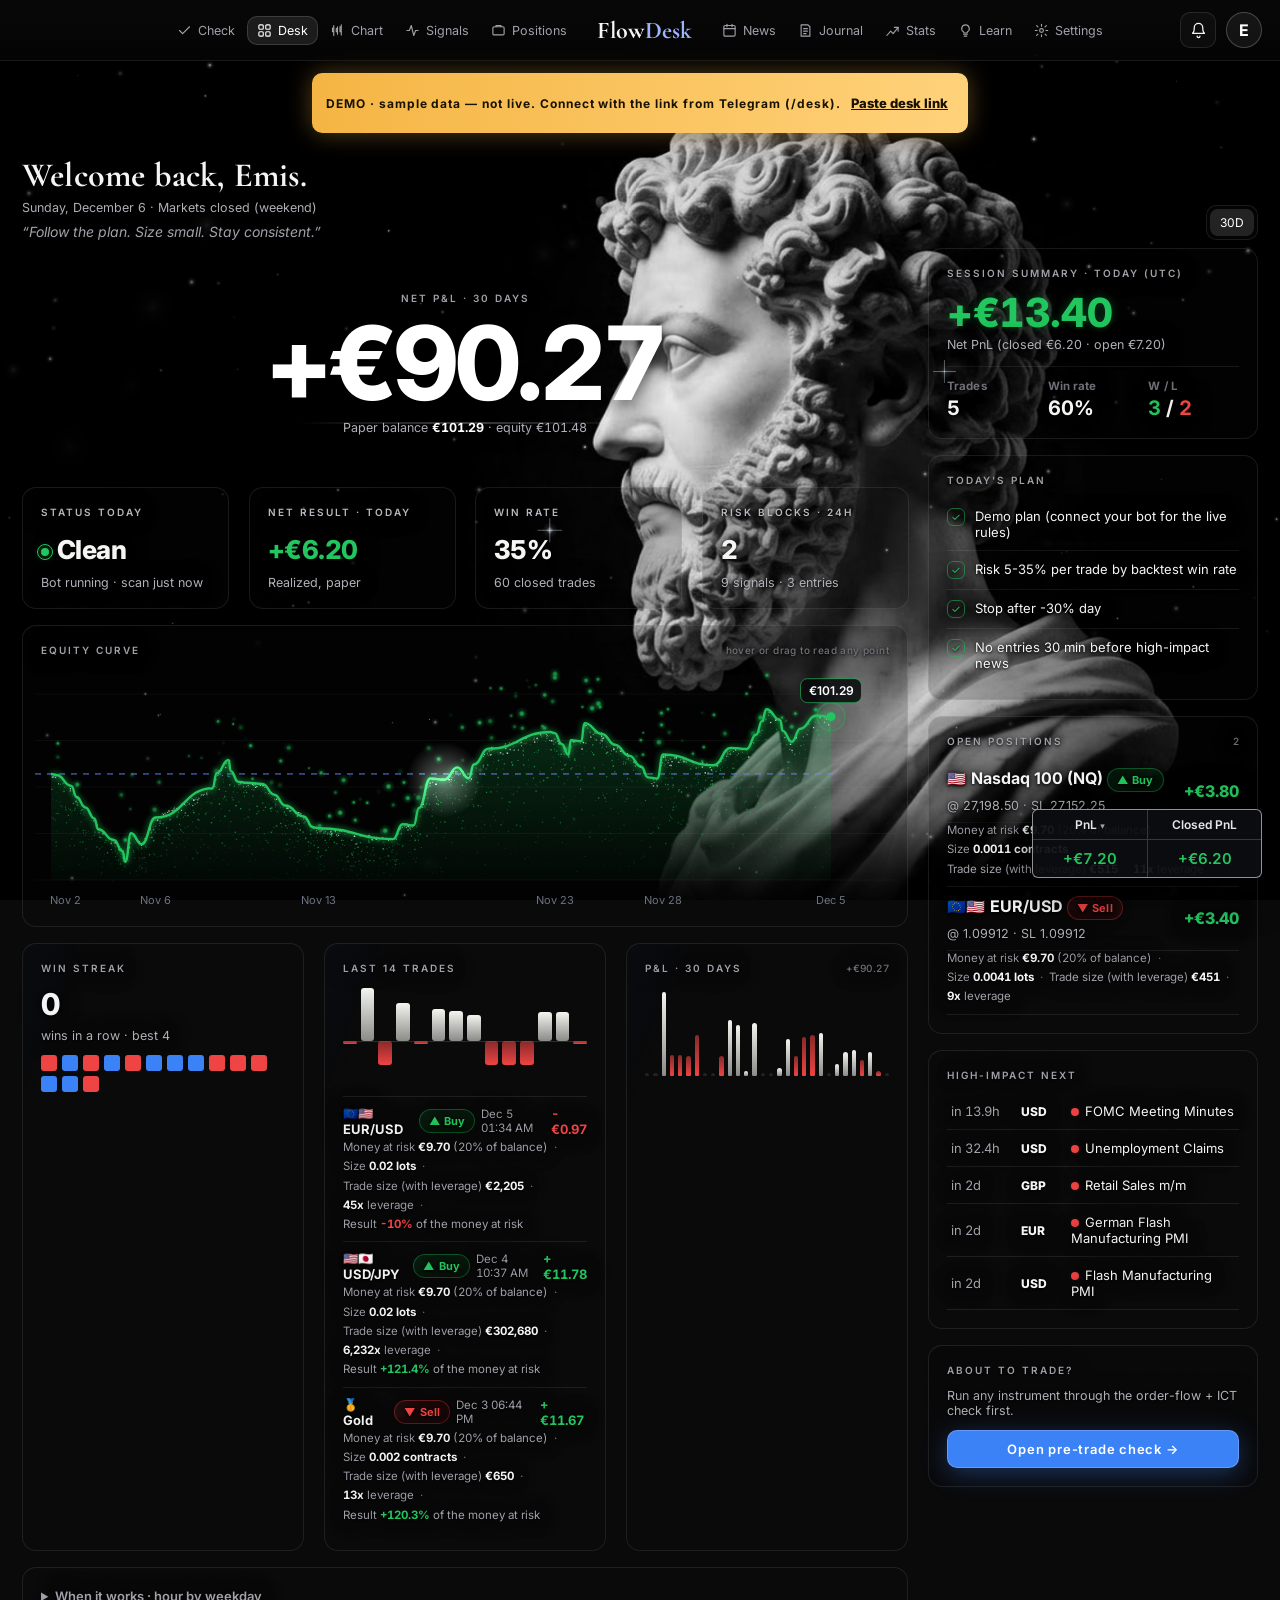
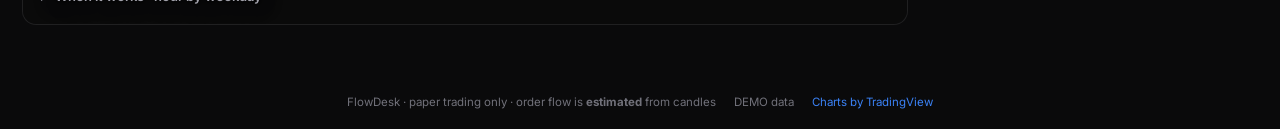
==== commit 0d6ebdf7: "Desk: headline P&L counts from the paper reset" ====
--- a/docs/index.html
+++ b/docs/index.html
@@ -11,14 +11,14 @@
 <link rel="apple-touch-icon" sizes="180x180" href="assets/icons/apple-touch-icon.png">
 <link rel="icon" type="image/png" sizes="192x192" href="assets/icons/icon-192.png">
 <link rel="manifest" href="manifest.webmanifest">
-<meta name="fd-version" content="851f03e9eb4b">
+<meta name="fd-version" content="74e8c8423b94">
 <meta name="mobile-web-app-capable" content="yes">
 <meta name="apple-mobile-web-app-title" content="FlowDesk">
 <meta name="application-name" content="FlowDesk">
 <meta name="format-detection" content="telephone=no">
 <link rel="preconnect" href="https://fonts.googleapis.com"><link rel="preconnect" href="https://fonts.gstatic.com" crossorigin>
 <link href="https://fonts.googleapis.com/css2?family=Inter:wght@400;500;600;700;800&family=Cormorant+Garamond:wght@500;600;700&family=Playfair+Display:ital,wght@0,600;0,700;1,600&family=JetBrains+Mono:wght@500;600&display=swap" rel="stylesheet">
-<link rel="stylesheet" href="css/style.css?v=851f03e9eb4b">
+<link rel="stylesheet" href="css/style.css?v=74e8c8423b94">
 </head>
 <body>
 <div id="splash">
@@ -85,15 +85,15 @@
   <a href="https://www.tradingview.com/" target="_blank" rel="noopener">Charts by TradingView</a>
 </footer>
 
-<script src="js/lightweight-charts.js?v=851f03e9eb4b"></script>
-<script src="js/util.js?v=851f03e9eb4b"></script>
-<script src="js/demo.js?v=851f03e9eb4b"></script>
-<script src="js/api.js?v=851f03e9eb4b"></script>
-<script src="js/fx.js?v=851f03e9eb4b"></script>
-<script src="js/anim.js?v=851f03e9eb4b"></script>
-<script src="js/charts.js?v=851f03e9eb4b"></script>
-<script src="js/views.js?v=851f03e9eb4b"></script>
-<script src="js/app.js?v=851f03e9eb4b"></script>
-<script src="js/update.js?v=851f03e9eb4b"></script>
+<script src="js/lightweight-charts.js?v=74e8c8423b94"></script>
+<script src="js/util.js?v=74e8c8423b94"></script>
+<script src="js/demo.js?v=74e8c8423b94"></script>
+<script src="js/api.js?v=74e8c8423b94"></script>
+<script src="js/fx.js?v=74e8c8423b94"></script>
+<script src="js/anim.js?v=74e8c8423b94"></script>
+<script src="js/charts.js?v=74e8c8423b94"></script>
+<script src="js/views.js?v=74e8c8423b94"></script>
+<script src="js/app.js?v=74e8c8423b94"></script>
+<script src="js/update.js?v=74e8c8423b94"></script>
 </body>
 </html>
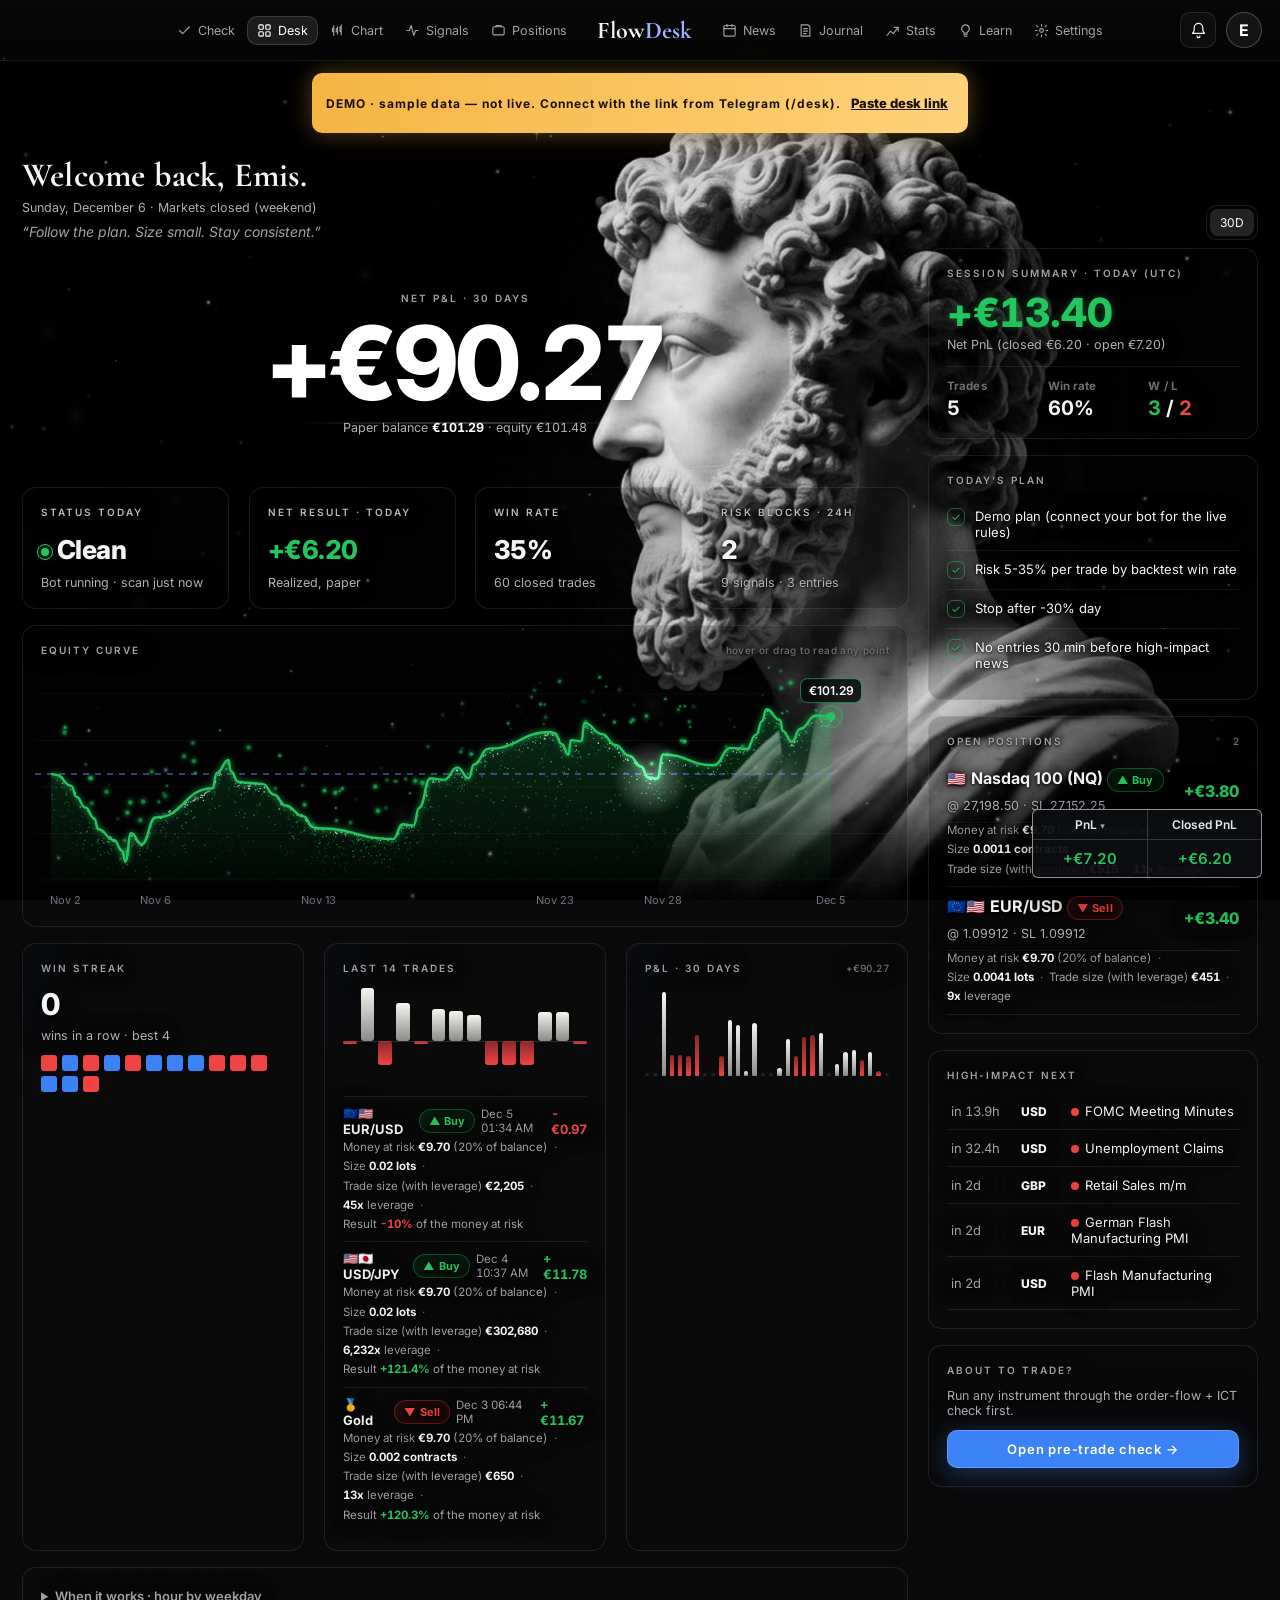
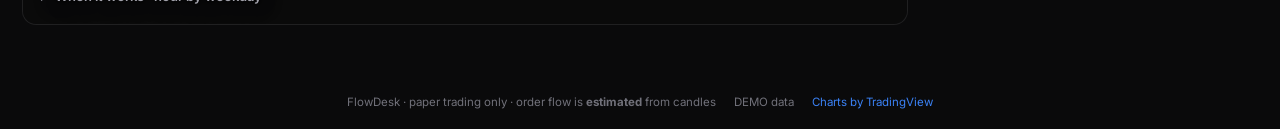
==== commit 8041ca97: "Regime check: recent walk-forward (6 pick + 4 check trading days, after costs, 1h ADX trend/range) s" ====
--- a/docs/index.html
+++ b/docs/index.html
@@ -11,14 +11,14 @@
 <link rel="apple-touch-icon" sizes="180x180" href="assets/icons/apple-touch-icon.png">
 <link rel="icon" type="image/png" sizes="192x192" href="assets/icons/icon-192.png">
 <link rel="manifest" href="manifest.webmanifest">
-<meta name="fd-version" content="74e8c8423b94">
+<meta name="fd-version" content="20ab62aae3af">
 <meta name="mobile-web-app-capable" content="yes">
 <meta name="apple-mobile-web-app-title" content="FlowDesk">
 <meta name="application-name" content="FlowDesk">
 <meta name="format-detection" content="telephone=no">
 <link rel="preconnect" href="https://fonts.googleapis.com"><link rel="preconnect" href="https://fonts.gstatic.com" crossorigin>
 <link href="https://fonts.googleapis.com/css2?family=Inter:wght@400;500;600;700;800&family=Cormorant+Garamond:wght@500;600;700&family=Playfair+Display:ital,wght@0,600;0,700;1,600&family=JetBrains+Mono:wght@500;600&display=swap" rel="stylesheet">
-<link rel="stylesheet" href="css/style.css?v=74e8c8423b94">
+<link rel="stylesheet" href="css/style.css?v=20ab62aae3af">
 </head>
 <body>
 <div id="splash">
@@ -85,15 +85,15 @@
   <a href="https://www.tradingview.com/" target="_blank" rel="noopener">Charts by TradingView</a>
 </footer>
 
-<script src="js/lightweight-charts.js?v=74e8c8423b94"></script>
-<script src="js/util.js?v=74e8c8423b94"></script>
-<script src="js/demo.js?v=74e8c8423b94"></script>
-<script src="js/api.js?v=74e8c8423b94"></script>
-<script src="js/fx.js?v=74e8c8423b94"></script>
-<script src="js/anim.js?v=74e8c8423b94"></script>
-<script src="js/charts.js?v=74e8c8423b94"></script>
-<script src="js/views.js?v=74e8c8423b94"></script>
-<script src="js/app.js?v=74e8c8423b94"></script>
-<script src="js/update.js?v=74e8c8423b94"></script>
+<script src="js/lightweight-charts.js?v=20ab62aae3af"></script>
+<script src="js/util.js?v=20ab62aae3af"></script>
+<script src="js/demo.js?v=20ab62aae3af"></script>
+<script src="js/api.js?v=20ab62aae3af"></script>
+<script src="js/fx.js?v=20ab62aae3af"></script>
+<script src="js/anim.js?v=20ab62aae3af"></script>
+<script src="js/charts.js?v=20ab62aae3af"></script>
+<script src="js/views.js?v=20ab62aae3af"></script>
+<script src="js/app.js?v=20ab62aae3af"></script>
+<script src="js/update.js?v=20ab62aae3af"></script>
 </body>
 </html>
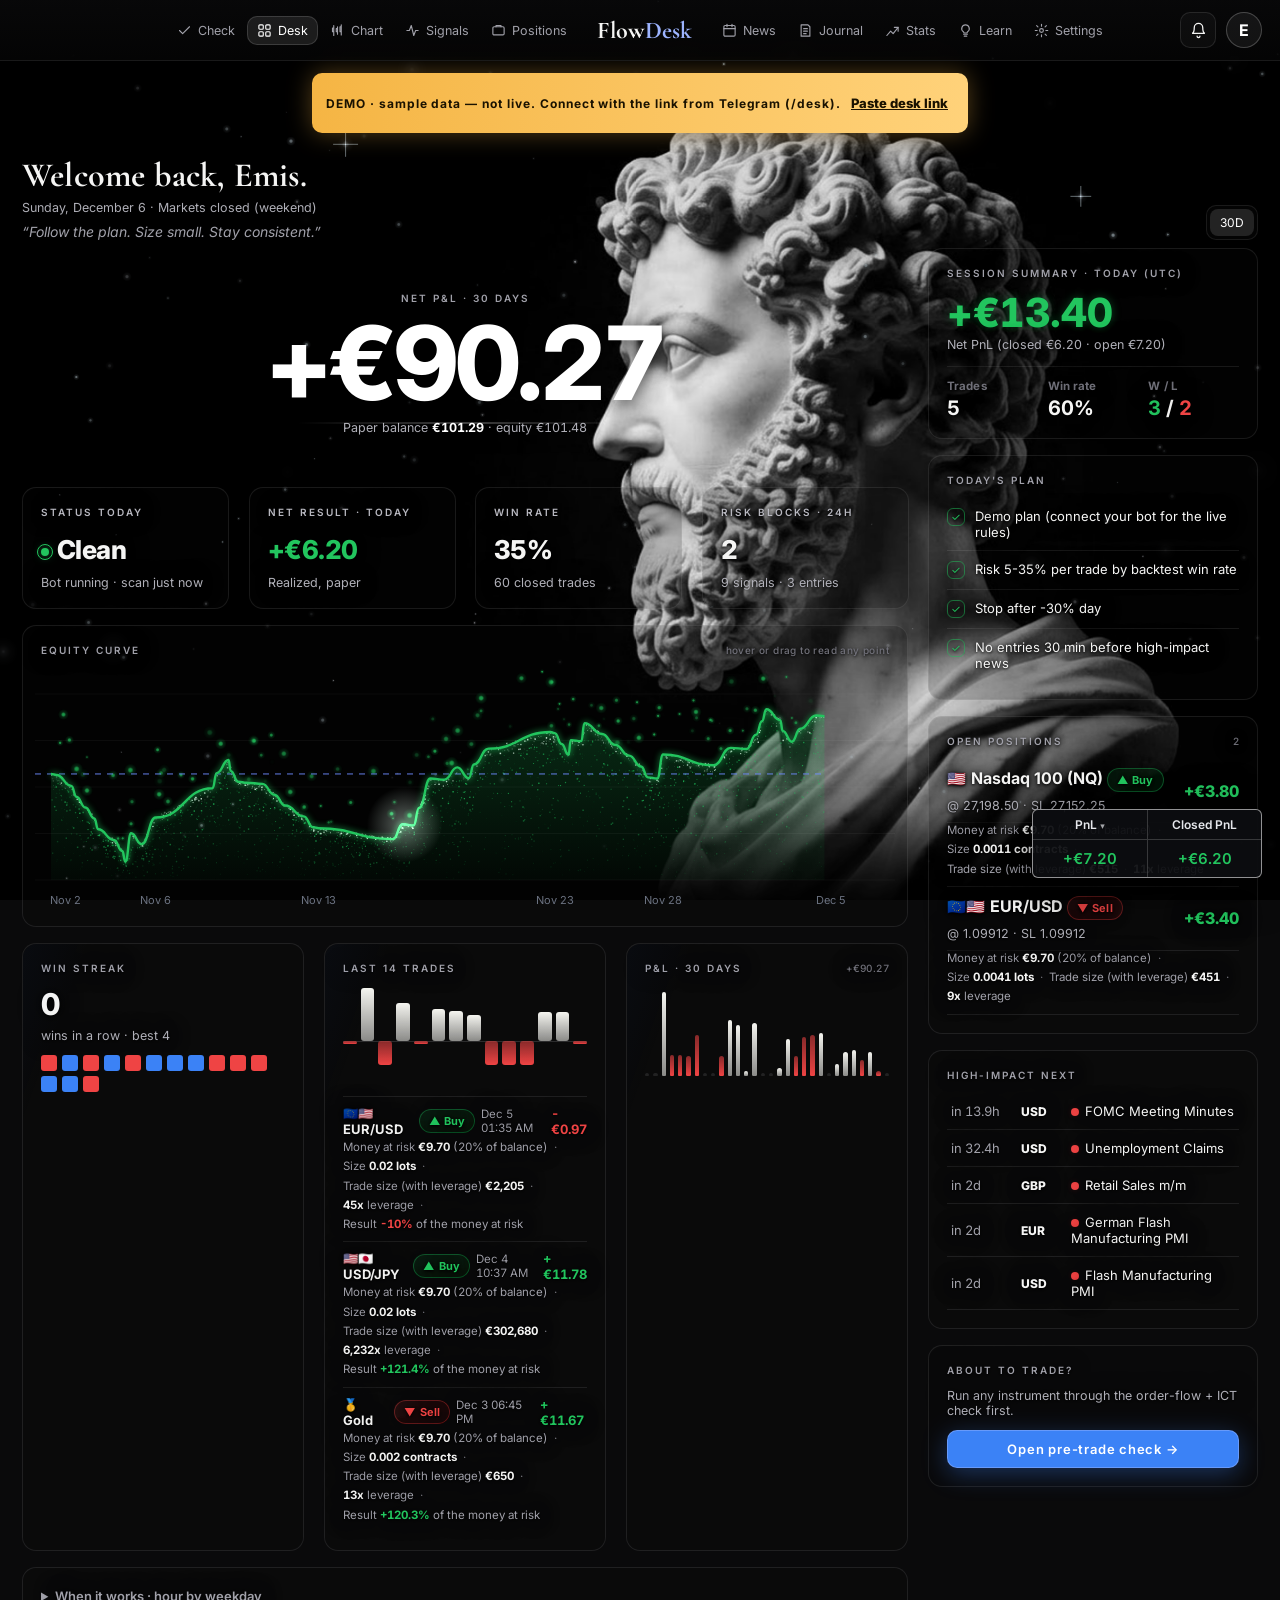
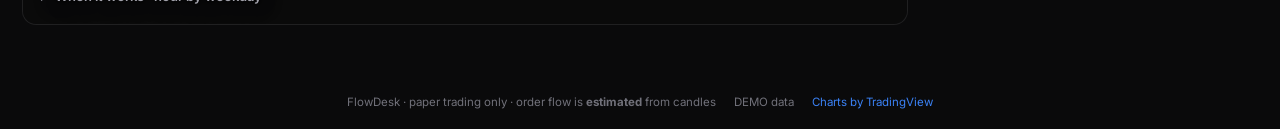
==== commit bb1fbff9: "Paper top-up: /topup and /withdraw, desk button with confirm; deposits are not profit Telegram /topu" ====
--- a/docs/index.html
+++ b/docs/index.html
@@ -11,14 +11,14 @@
 <link rel="apple-touch-icon" sizes="180x180" href="assets/icons/apple-touch-icon.png">
 <link rel="icon" type="image/png" sizes="192x192" href="assets/icons/icon-192.png">
 <link rel="manifest" href="manifest.webmanifest">
-<meta name="fd-version" content="20ab62aae3af">
+<meta name="fd-version" content="a46ae407b2da">
 <meta name="mobile-web-app-capable" content="yes">
 <meta name="apple-mobile-web-app-title" content="FlowDesk">
 <meta name="application-name" content="FlowDesk">
 <meta name="format-detection" content="telephone=no">
 <link rel="preconnect" href="https://fonts.googleapis.com"><link rel="preconnect" href="https://fonts.gstatic.com" crossorigin>
 <link href="https://fonts.googleapis.com/css2?family=Inter:wght@400;500;600;700;800&family=Cormorant+Garamond:wght@500;600;700&family=Playfair+Display:ital,wght@0,600;0,700;1,600&family=JetBrains+Mono:wght@500;600&display=swap" rel="stylesheet">
-<link rel="stylesheet" href="css/style.css?v=20ab62aae3af">
+<link rel="stylesheet" href="css/style.css?v=a46ae407b2da">
 </head>
 <body>
 <div id="splash">
@@ -85,15 +85,15 @@
   <a href="https://www.tradingview.com/" target="_blank" rel="noopener">Charts by TradingView</a>
 </footer>
 
-<script src="js/lightweight-charts.js?v=20ab62aae3af"></script>
-<script src="js/util.js?v=20ab62aae3af"></script>
-<script src="js/demo.js?v=20ab62aae3af"></script>
-<script src="js/api.js?v=20ab62aae3af"></script>
-<script src="js/fx.js?v=20ab62aae3af"></script>
-<script src="js/anim.js?v=20ab62aae3af"></script>
-<script src="js/charts.js?v=20ab62aae3af"></script>
-<script src="js/views.js?v=20ab62aae3af"></script>
-<script src="js/app.js?v=20ab62aae3af"></script>
-<script src="js/update.js?v=20ab62aae3af"></script>
+<script src="js/lightweight-charts.js?v=a46ae407b2da"></script>
+<script src="js/util.js?v=a46ae407b2da"></script>
+<script src="js/demo.js?v=a46ae407b2da"></script>
+<script src="js/api.js?v=a46ae407b2da"></script>
+<script src="js/fx.js?v=a46ae407b2da"></script>
+<script src="js/anim.js?v=a46ae407b2da"></script>
+<script src="js/charts.js?v=a46ae407b2da"></script>
+<script src="js/views.js?v=a46ae407b2da"></script>
+<script src="js/app.js?v=a46ae407b2da"></script>
+<script src="js/update.js?v=a46ae407b2da"></script>
 </body>
 </html>
--- a/docs/css/style.css
+++ b/docs/css/style.css
@@ -246,6 +246,11 @@
 .txt{width:100%;height:42px;padding:0 12px;border-radius:10px;background:rgba(0,0,0,.35);border:1px solid var(--line-2);outline:none}
 .btn{padding:10px 14px;border-radius:10px;font-size:13px;font-weight:600;border:1px solid var(--line-2);background:rgba(255,255,255,.05)}
 .btn.pri{background:linear-gradient(135deg,rgba(var(--g-rgb),.2),rgba(var(--c-rgb),.2));border-color:rgba(var(--g-rgb),.4)}
+
+.topup-row{display:flex;flex-wrap:wrap;align-items:center;gap:8px;margin-top:12px}
+.topup-row input{width:120px;height:40px;padding:0 10px;border-radius:10px;background:rgba(0,0,0,.35);border:1px solid var(--line-2);outline:none;font-variant-numeric:tabular-nums}
+.topup-row .btn{padding:8px 12px;height:40px}
+.hero .topup-row{margin-top:14px}
 
 .toast{position:fixed;left:50%;bottom:calc(24px + var(--safe-bot));transform:translateX(-50%);z-index:50;padding:10px 16px;border-radius:12px;background:rgba(20,22,26,.9);border:1px solid var(--line-2);font-size:13px;backdrop-filter:blur(10px)}
 .foot{position:relative;z-index:5;display:flex;justify-content:center;gap:18px;flex-wrap:wrap;color:var(--dim);font-size:11.5px;padding:0 16px calc(20px + var(--safe-bot))}
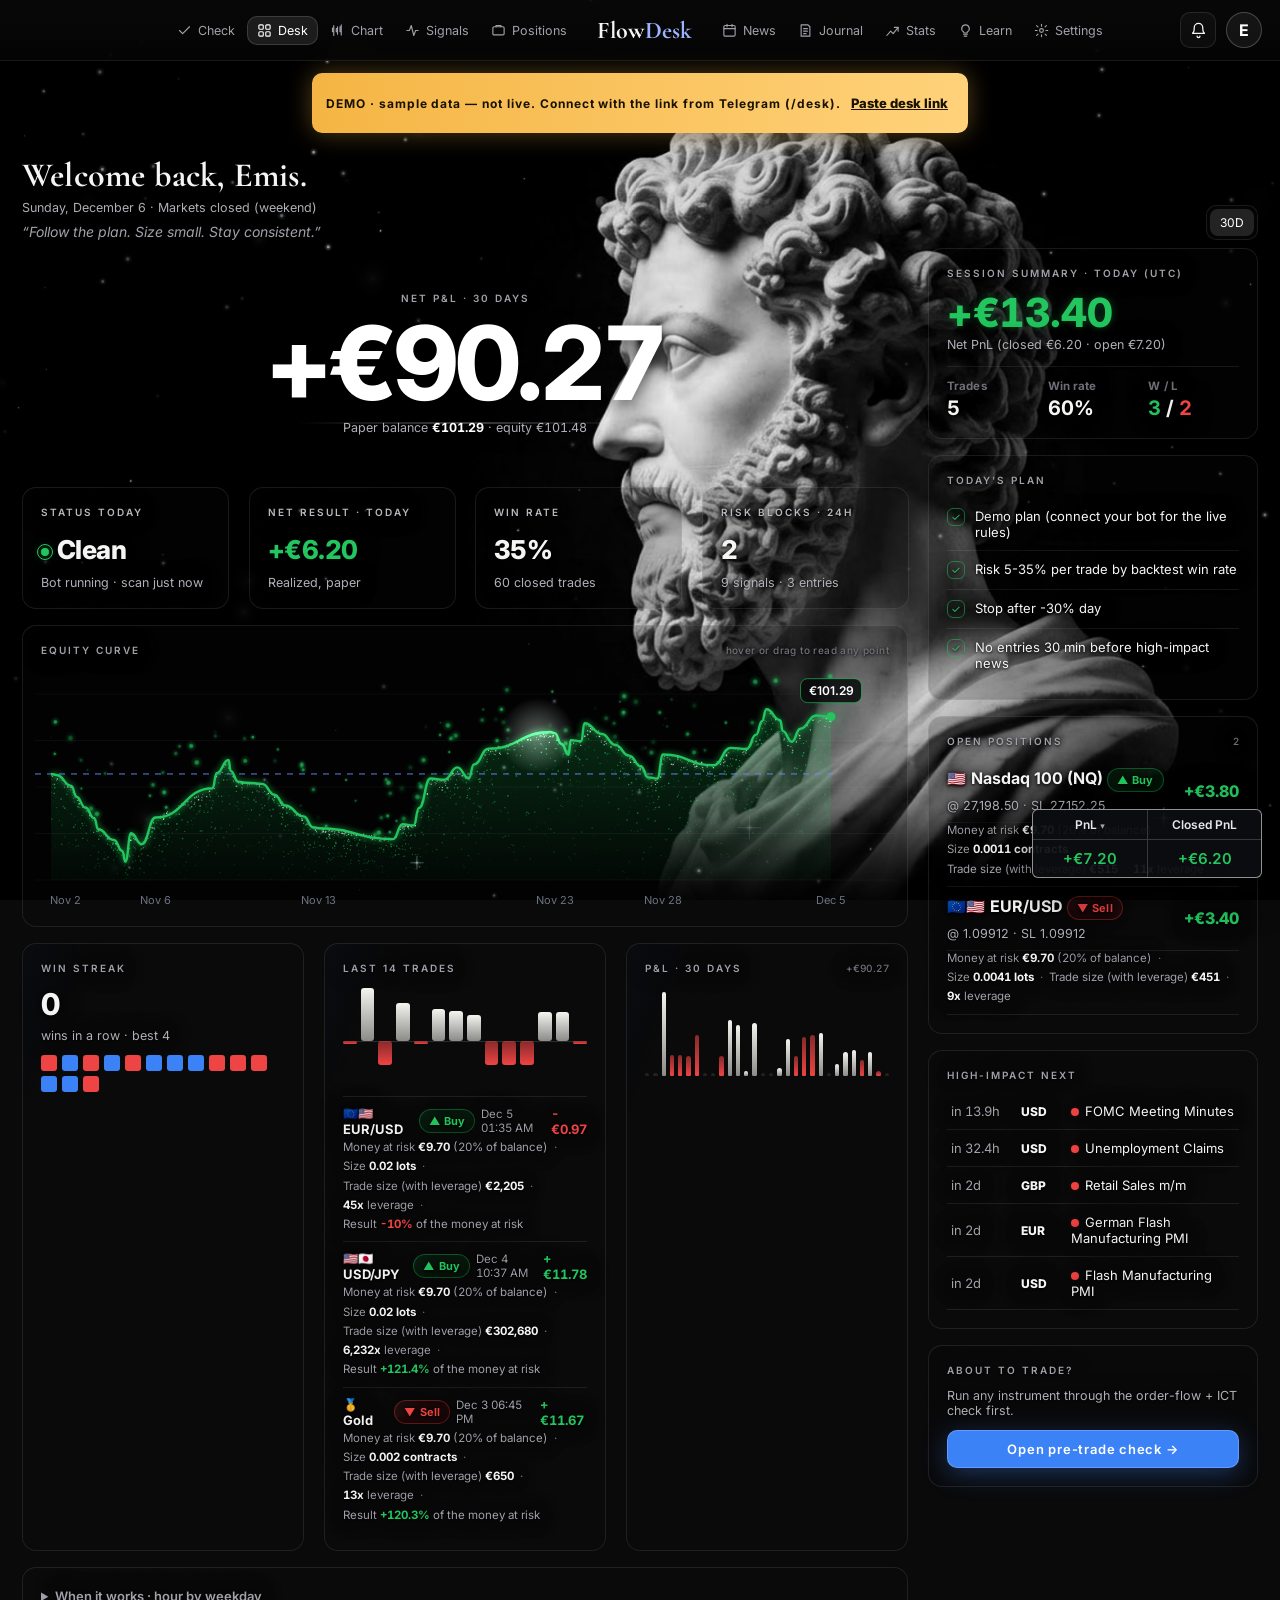
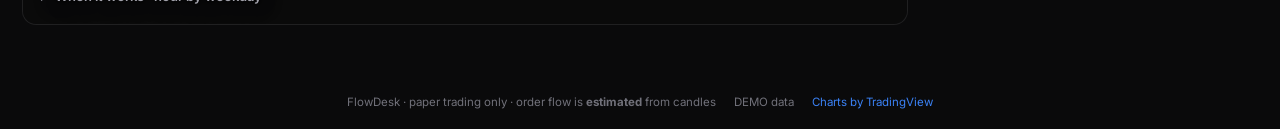
==== commit e96f0608: "Signal upgrade: /signal (+API, desk panels) shows best strategy per symbol by held-out stats and BUY" ====
--- a/docs/index.html
+++ b/docs/index.html
@@ -11,14 +11,14 @@
 <link rel="apple-touch-icon" sizes="180x180" href="assets/icons/apple-touch-icon.png">
 <link rel="icon" type="image/png" sizes="192x192" href="assets/icons/icon-192.png">
 <link rel="manifest" href="manifest.webmanifest">
-<meta name="fd-version" content="a46ae407b2da">
+<meta name="fd-version" content="aa732a2797df">
 <meta name="mobile-web-app-capable" content="yes">
 <meta name="apple-mobile-web-app-title" content="FlowDesk">
 <meta name="application-name" content="FlowDesk">
 <meta name="format-detection" content="telephone=no">
 <link rel="preconnect" href="https://fonts.googleapis.com"><link rel="preconnect" href="https://fonts.gstatic.com" crossorigin>
 <link href="https://fonts.googleapis.com/css2?family=Inter:wght@400;500;600;700;800&family=Cormorant+Garamond:wght@500;600;700&family=Playfair+Display:ital,wght@0,600;0,700;1,600&family=JetBrains+Mono:wght@500;600&display=swap" rel="stylesheet">
-<link rel="stylesheet" href="css/style.css?v=a46ae407b2da">
+<link rel="stylesheet" href="css/style.css?v=aa732a2797df">
 </head>
 <body>
 <div id="splash">
@@ -85,15 +85,15 @@
   <a href="https://www.tradingview.com/" target="_blank" rel="noopener">Charts by TradingView</a>
 </footer>
 
-<script src="js/lightweight-charts.js?v=a46ae407b2da"></script>
-<script src="js/util.js?v=a46ae407b2da"></script>
-<script src="js/demo.js?v=a46ae407b2da"></script>
-<script src="js/api.js?v=a46ae407b2da"></script>
-<script src="js/fx.js?v=a46ae407b2da"></script>
-<script src="js/anim.js?v=a46ae407b2da"></script>
-<script src="js/charts.js?v=a46ae407b2da"></script>
-<script src="js/views.js?v=a46ae407b2da"></script>
-<script src="js/app.js?v=a46ae407b2da"></script>
-<script src="js/update.js?v=a46ae407b2da"></script>
+<script src="js/lightweight-charts.js?v=aa732a2797df"></script>
+<script src="js/util.js?v=aa732a2797df"></script>
+<script src="js/demo.js?v=aa732a2797df"></script>
+<script src="js/api.js?v=aa732a2797df"></script>
+<script src="js/fx.js?v=aa732a2797df"></script>
+<script src="js/anim.js?v=aa732a2797df"></script>
+<script src="js/charts.js?v=aa732a2797df"></script>
+<script src="js/views.js?v=aa732a2797df"></script>
+<script src="js/app.js?v=aa732a2797df"></script>
+<script src="js/update.js?v=aa732a2797df"></script>
 </body>
 </html>
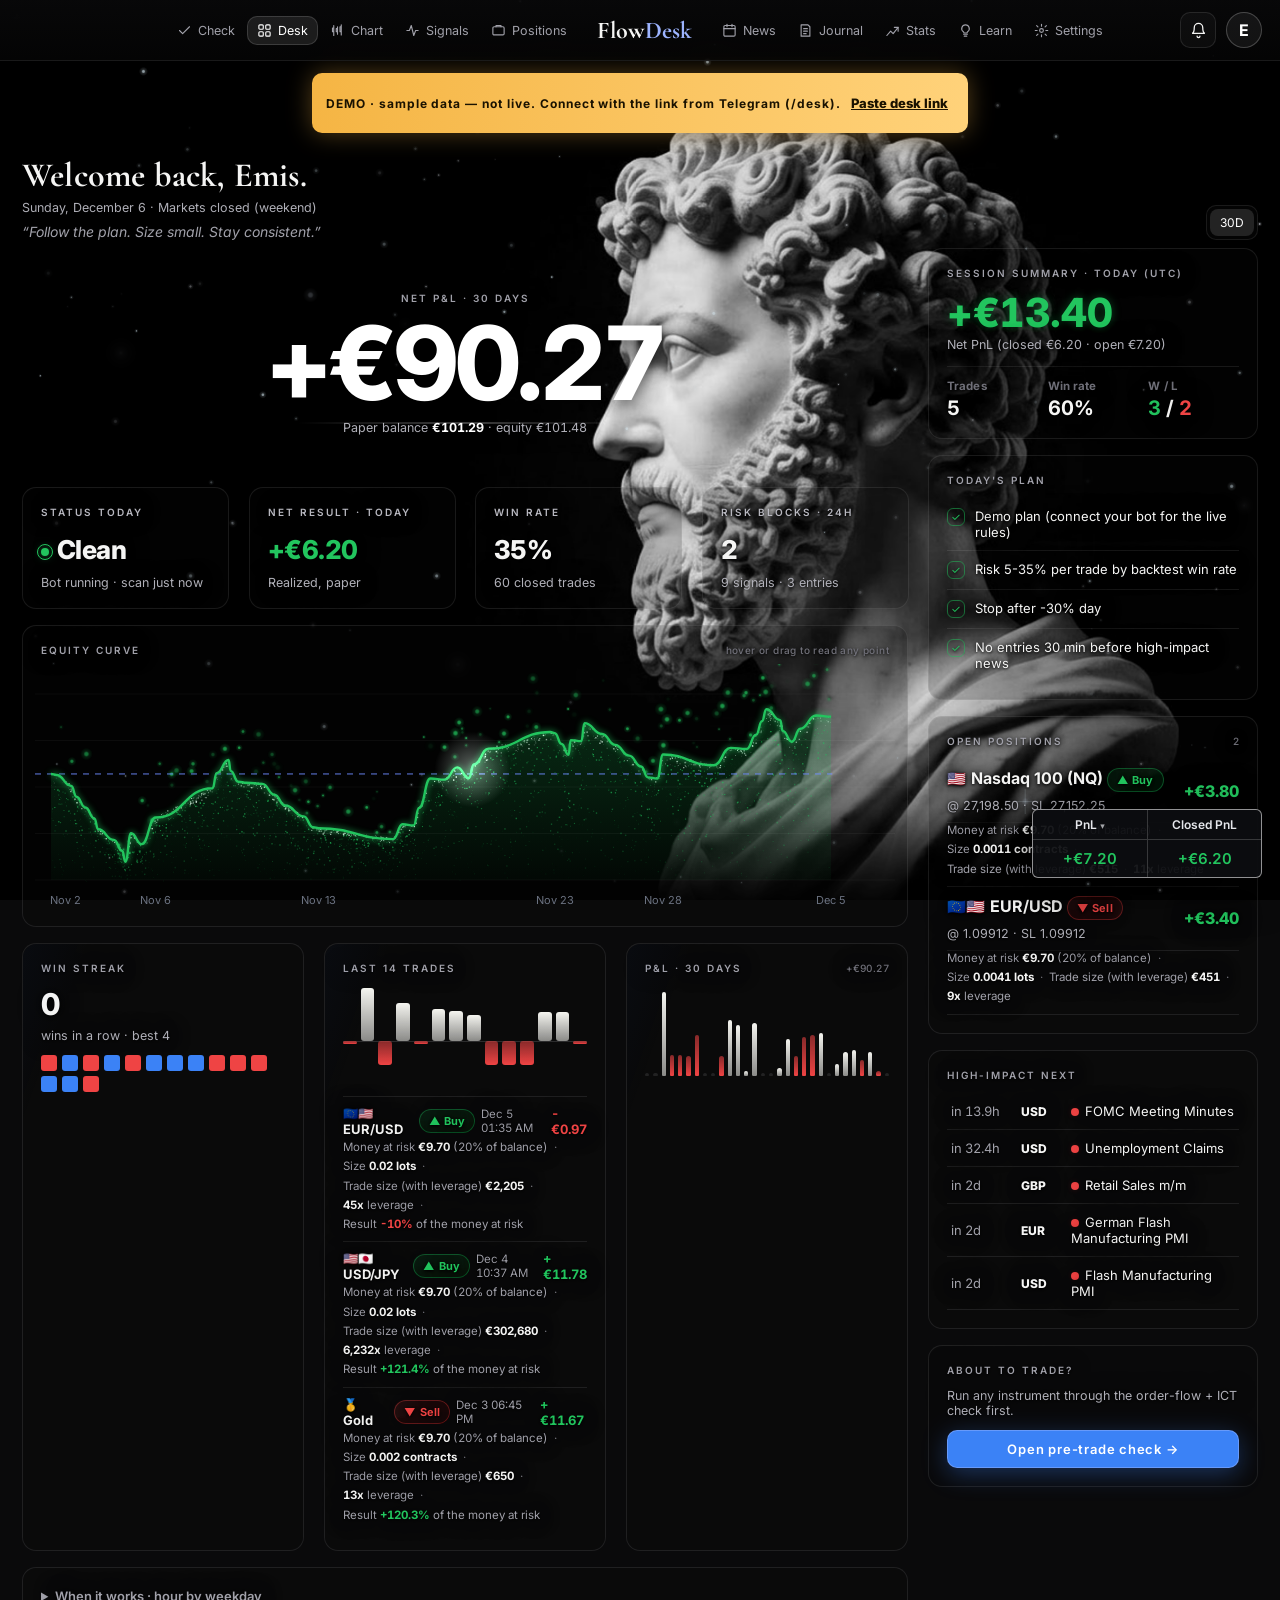
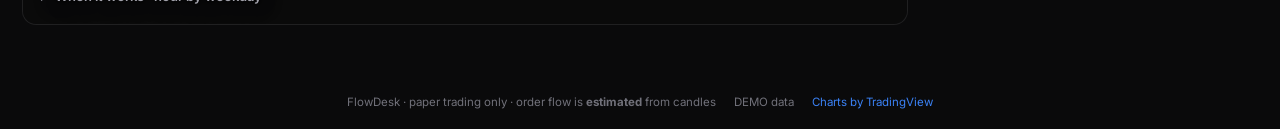
==== commit bb6fc241: "Signal: rank by per-symbol held-out stats (all-symbol validation only as a labelled fallback, never " ====
--- a/docs/index.html
+++ b/docs/index.html
@@ -11,14 +11,14 @@
 <link rel="apple-touch-icon" sizes="180x180" href="assets/icons/apple-touch-icon.png">
 <link rel="icon" type="image/png" sizes="192x192" href="assets/icons/icon-192.png">
 <link rel="manifest" href="manifest.webmanifest">
-<meta name="fd-version" content="aa732a2797df">
+<meta name="fd-version" content="1a33204a0f59">
 <meta name="mobile-web-app-capable" content="yes">
 <meta name="apple-mobile-web-app-title" content="FlowDesk">
 <meta name="application-name" content="FlowDesk">
 <meta name="format-detection" content="telephone=no">
 <link rel="preconnect" href="https://fonts.googleapis.com"><link rel="preconnect" href="https://fonts.gstatic.com" crossorigin>
 <link href="https://fonts.googleapis.com/css2?family=Inter:wght@400;500;600;700;800&family=Cormorant+Garamond:wght@500;600;700&family=Playfair+Display:ital,wght@0,600;0,700;1,600&family=JetBrains+Mono:wght@500;600&display=swap" rel="stylesheet">
-<link rel="stylesheet" href="css/style.css?v=aa732a2797df">
+<link rel="stylesheet" href="css/style.css?v=1a33204a0f59">
 </head>
 <body>
 <div id="splash">
@@ -85,15 +85,15 @@
   <a href="https://www.tradingview.com/" target="_blank" rel="noopener">Charts by TradingView</a>
 </footer>
 
-<script src="js/lightweight-charts.js?v=aa732a2797df"></script>
-<script src="js/util.js?v=aa732a2797df"></script>
-<script src="js/demo.js?v=aa732a2797df"></script>
-<script src="js/api.js?v=aa732a2797df"></script>
-<script src="js/fx.js?v=aa732a2797df"></script>
-<script src="js/anim.js?v=aa732a2797df"></script>
-<script src="js/charts.js?v=aa732a2797df"></script>
-<script src="js/views.js?v=aa732a2797df"></script>
-<script src="js/app.js?v=aa732a2797df"></script>
-<script src="js/update.js?v=aa732a2797df"></script>
+<script src="js/lightweight-charts.js?v=1a33204a0f59"></script>
+<script src="js/util.js?v=1a33204a0f59"></script>
+<script src="js/demo.js?v=1a33204a0f59"></script>
+<script src="js/api.js?v=1a33204a0f59"></script>
+<script src="js/fx.js?v=1a33204a0f59"></script>
+<script src="js/anim.js?v=1a33204a0f59"></script>
+<script src="js/charts.js?v=1a33204a0f59"></script>
+<script src="js/views.js?v=1a33204a0f59"></script>
+<script src="js/app.js?v=1a33204a0f59"></script>
+<script src="js/update.js?v=1a33204a0f59"></script>
 </body>
 </html>
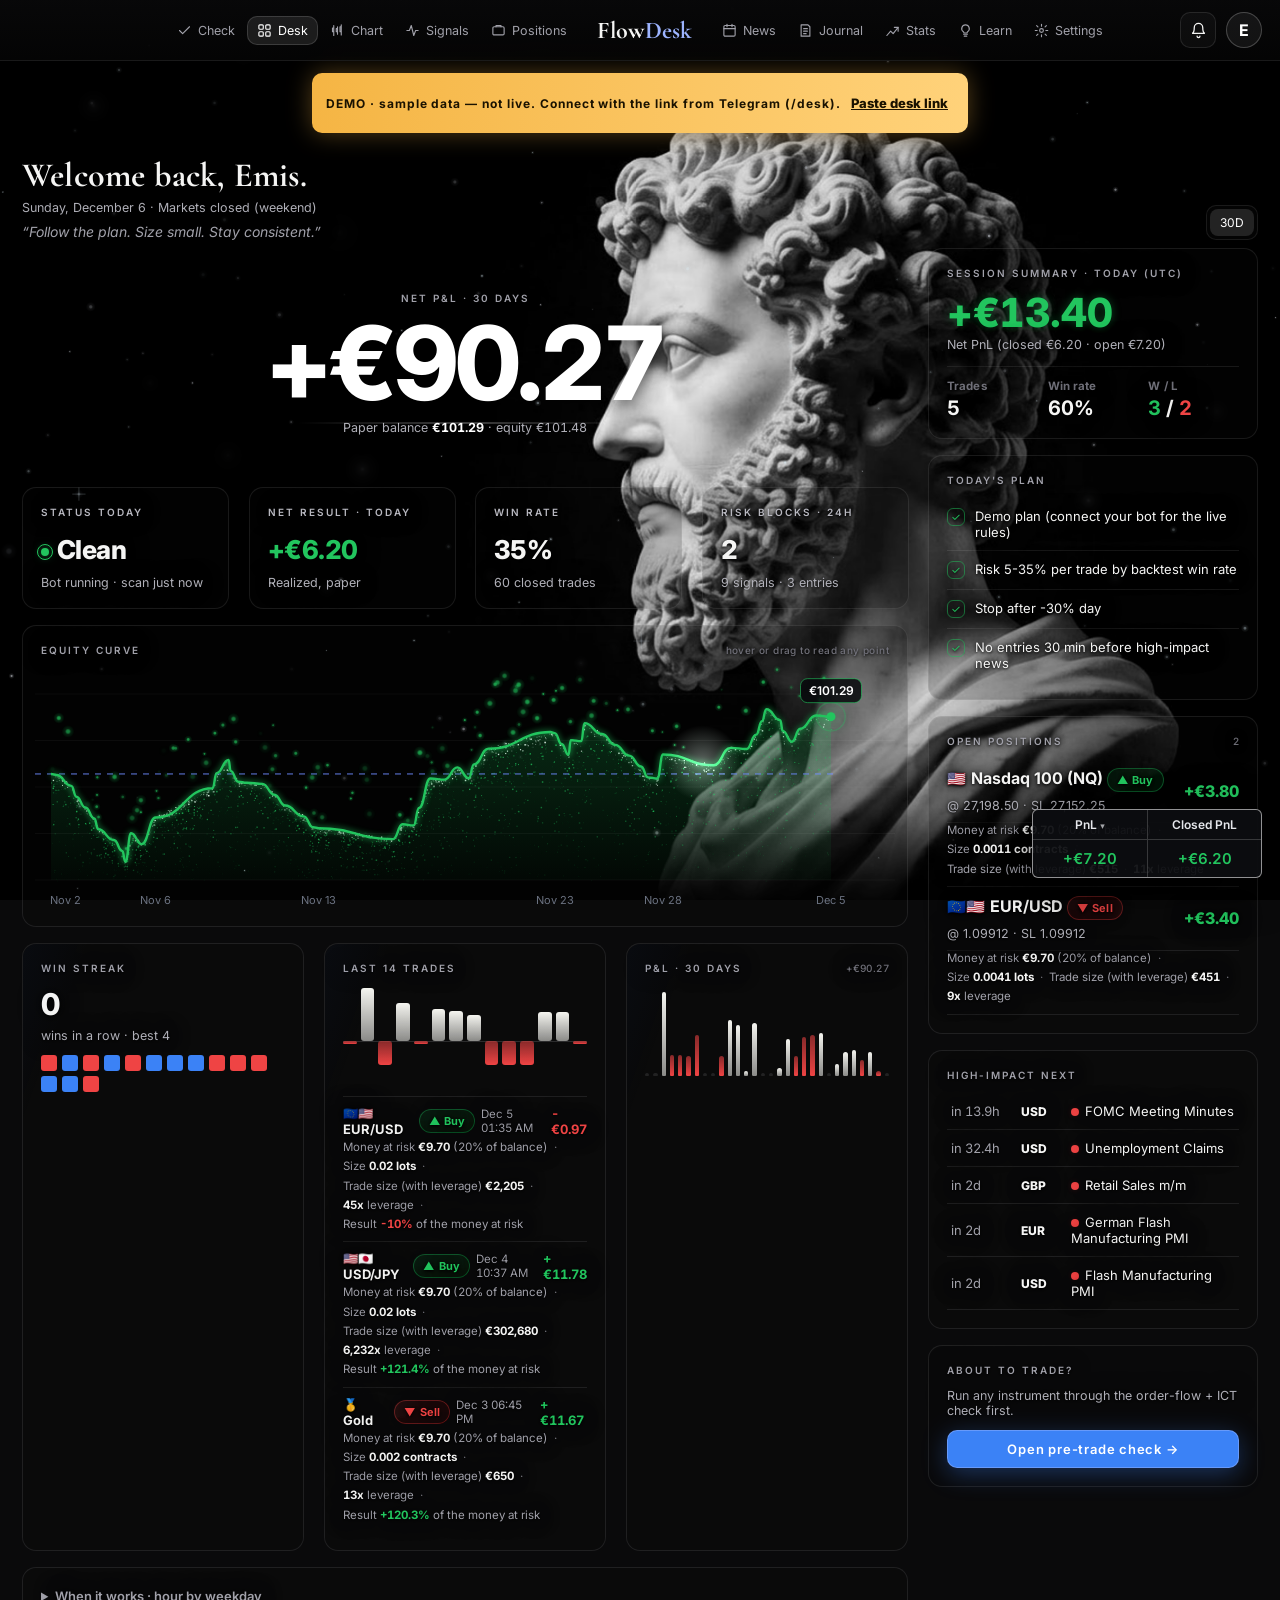
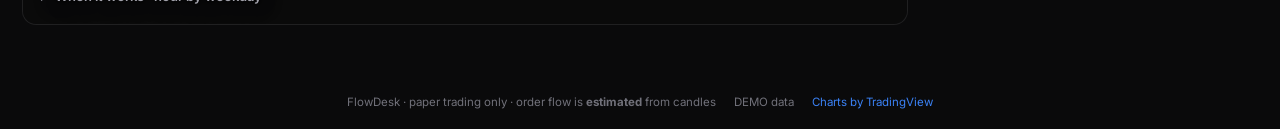
==== commit cf39fdba: "P&L calendar reset: /resetpnl, desk button and /api/reset_pnl start the calendar from today; trade h" ====
--- a/docs/index.html
+++ b/docs/index.html
@@ -11,14 +11,14 @@
 <link rel="apple-touch-icon" sizes="180x180" href="assets/icons/apple-touch-icon.png">
 <link rel="icon" type="image/png" sizes="192x192" href="assets/icons/icon-192.png">
 <link rel="manifest" href="manifest.webmanifest">
-<meta name="fd-version" content="1a33204a0f59">
+<meta name="fd-version" content="92a7a8f55f77">
 <meta name="mobile-web-app-capable" content="yes">
 <meta name="apple-mobile-web-app-title" content="FlowDesk">
 <meta name="application-name" content="FlowDesk">
 <meta name="format-detection" content="telephone=no">
 <link rel="preconnect" href="https://fonts.googleapis.com"><link rel="preconnect" href="https://fonts.gstatic.com" crossorigin>
 <link href="https://fonts.googleapis.com/css2?family=Inter:wght@400;500;600;700;800&family=Cormorant+Garamond:wght@500;600;700&family=Playfair+Display:ital,wght@0,600;0,700;1,600&family=JetBrains+Mono:wght@500;600&display=swap" rel="stylesheet">
-<link rel="stylesheet" href="css/style.css?v=1a33204a0f59">
+<link rel="stylesheet" href="css/style.css?v=92a7a8f55f77">
 </head>
 <body>
 <div id="splash">
@@ -85,15 +85,15 @@
   <a href="https://www.tradingview.com/" target="_blank" rel="noopener">Charts by TradingView</a>
 </footer>
 
-<script src="js/lightweight-charts.js?v=1a33204a0f59"></script>
-<script src="js/util.js?v=1a33204a0f59"></script>
-<script src="js/demo.js?v=1a33204a0f59"></script>
-<script src="js/api.js?v=1a33204a0f59"></script>
-<script src="js/fx.js?v=1a33204a0f59"></script>
-<script src="js/anim.js?v=1a33204a0f59"></script>
-<script src="js/charts.js?v=1a33204a0f59"></script>
-<script src="js/views.js?v=1a33204a0f59"></script>
-<script src="js/app.js?v=1a33204a0f59"></script>
-<script src="js/update.js?v=1a33204a0f59"></script>
+<script src="js/lightweight-charts.js?v=92a7a8f55f77"></script>
+<script src="js/util.js?v=92a7a8f55f77"></script>
+<script src="js/demo.js?v=92a7a8f55f77"></script>
+<script src="js/api.js?v=92a7a8f55f77"></script>
+<script src="js/fx.js?v=92a7a8f55f77"></script>
+<script src="js/anim.js?v=92a7a8f55f77"></script>
+<script src="js/charts.js?v=92a7a8f55f77"></script>
+<script src="js/views.js?v=92a7a8f55f77"></script>
+<script src="js/app.js?v=92a7a8f55f77"></script>
+<script src="js/update.js?v=92a7a8f55f77"></script>
 </body>
 </html>
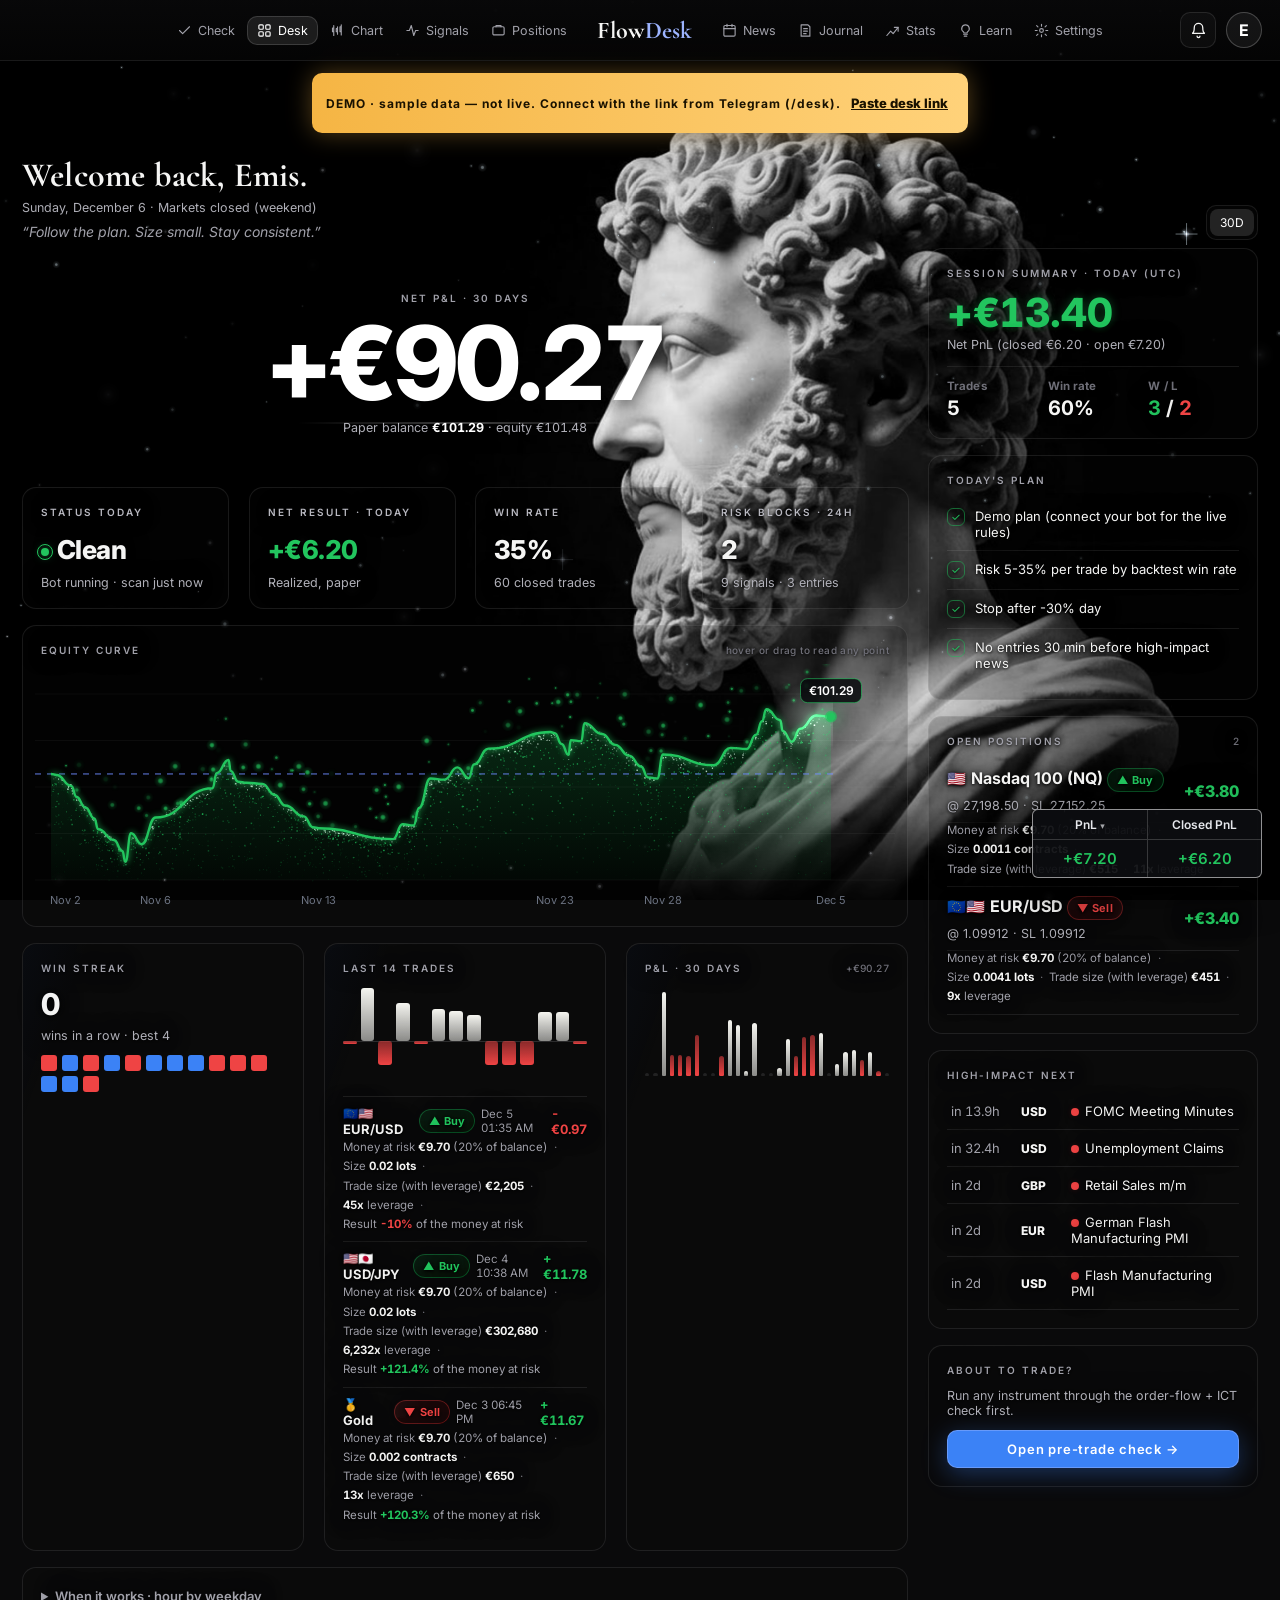
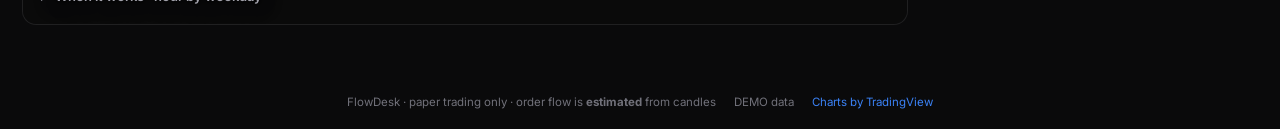
==== commit d275c48e: "End-of-day flat + daily mistakes review: flat all positions 15 min before each market's 17:00 NY clo" ====
--- a/docs/index.html
+++ b/docs/index.html
@@ -11,14 +11,14 @@
 <link rel="apple-touch-icon" sizes="180x180" href="assets/icons/apple-touch-icon.png">
 <link rel="icon" type="image/png" sizes="192x192" href="assets/icons/icon-192.png">
 <link rel="manifest" href="manifest.webmanifest">
-<meta name="fd-version" content="92a7a8f55f77">
+<meta name="fd-version" content="b8ac3241b613">
 <meta name="mobile-web-app-capable" content="yes">
 <meta name="apple-mobile-web-app-title" content="FlowDesk">
 <meta name="application-name" content="FlowDesk">
 <meta name="format-detection" content="telephone=no">
 <link rel="preconnect" href="https://fonts.googleapis.com"><link rel="preconnect" href="https://fonts.gstatic.com" crossorigin>
 <link href="https://fonts.googleapis.com/css2?family=Inter:wght@400;500;600;700;800&family=Cormorant+Garamond:wght@500;600;700&family=Playfair+Display:ital,wght@0,600;0,700;1,600&family=JetBrains+Mono:wght@500;600&display=swap" rel="stylesheet">
-<link rel="stylesheet" href="css/style.css?v=92a7a8f55f77">
+<link rel="stylesheet" href="css/style.css?v=b8ac3241b613">
 </head>
 <body>
 <div id="splash">
@@ -85,15 +85,15 @@
   <a href="https://www.tradingview.com/" target="_blank" rel="noopener">Charts by TradingView</a>
 </footer>
 
-<script src="js/lightweight-charts.js?v=92a7a8f55f77"></script>
-<script src="js/util.js?v=92a7a8f55f77"></script>
-<script src="js/demo.js?v=92a7a8f55f77"></script>
-<script src="js/api.js?v=92a7a8f55f77"></script>
-<script src="js/fx.js?v=92a7a8f55f77"></script>
-<script src="js/anim.js?v=92a7a8f55f77"></script>
-<script src="js/charts.js?v=92a7a8f55f77"></script>
-<script src="js/views.js?v=92a7a8f55f77"></script>
-<script src="js/app.js?v=92a7a8f55f77"></script>
-<script src="js/update.js?v=92a7a8f55f77"></script>
+<script src="js/lightweight-charts.js?v=b8ac3241b613"></script>
+<script src="js/util.js?v=b8ac3241b613"></script>
+<script src="js/demo.js?v=b8ac3241b613"></script>
+<script src="js/api.js?v=b8ac3241b613"></script>
+<script src="js/fx.js?v=b8ac3241b613"></script>
+<script src="js/anim.js?v=b8ac3241b613"></script>
+<script src="js/charts.js?v=b8ac3241b613"></script>
+<script src="js/views.js?v=b8ac3241b613"></script>
+<script src="js/app.js?v=b8ac3241b613"></script>
+<script src="js/update.js?v=b8ac3241b613"></script>
 </body>
 </html>
